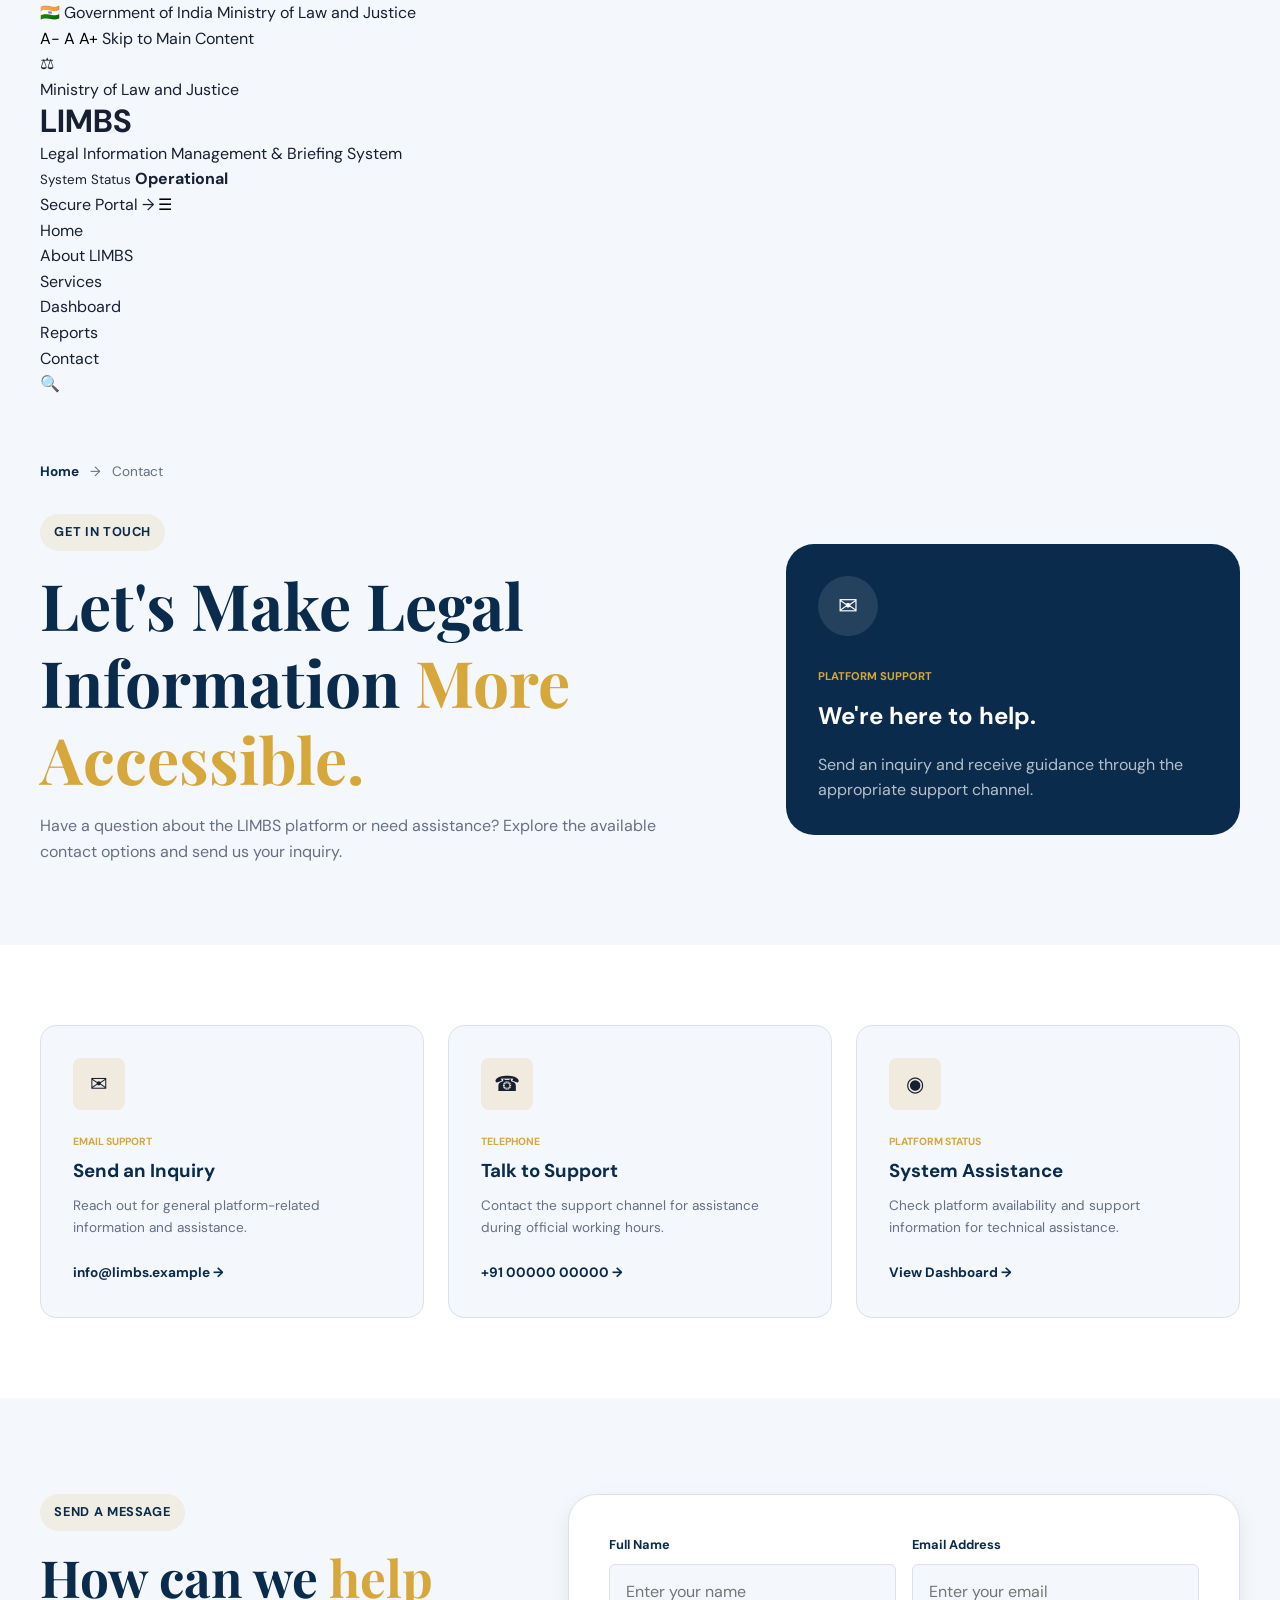
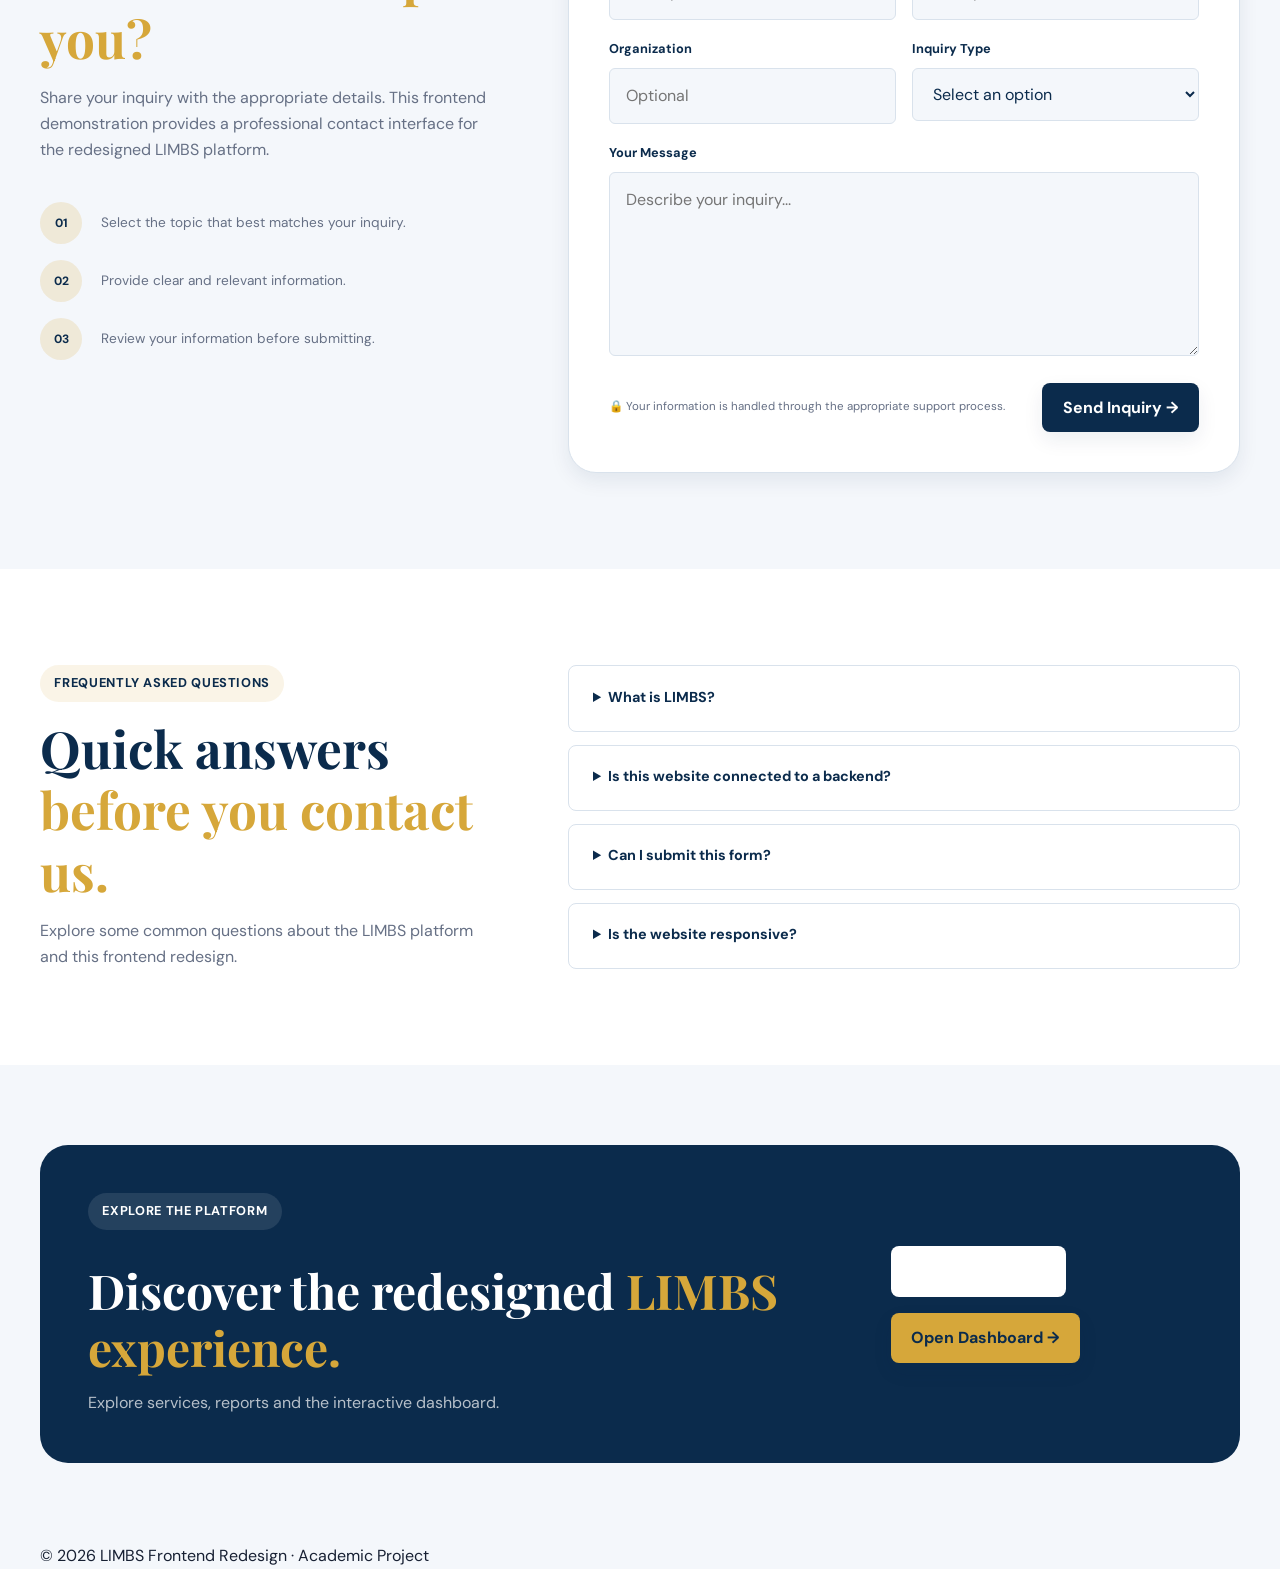
==== pages/contact.html @ 51166f04 "Add modern contact page and interactive form" ====
<!DOCTYPE html>
<html lang="en">

<head>
    <meta charset="UTF-8">
    <meta name="viewport" content="width=device-width, initial-scale=1.0">

    <title>Contact | LIMBS</title>

    <link rel="stylesheet" href="../css/reset.css">
    <link rel="stylesheet" href="../css/variables.css">
    <link rel="stylesheet" href="../css/main.css">
    <link rel="stylesheet" href="../css/layout.css">
    <link rel="stylesheet" href="../css/components.css">
    <link rel="stylesheet" href="../css/responsive.css">
</head>

<body>

    <!-- TOP GOVERNMENT BAR -->
    <div class="gov-bar">
        <div class="container gov-bar__content">

            <div class="gov-bar__left">
                <span>🇮🇳 Government of India</span>
                <span class="gov-divider"></span>
                <span>Ministry of Law and Justice</span>
            </div>

            <div class="gov-bar__tools">
                <button type="button">A-</button>
                <button type="button">A</button>
                <button type="button">A+</button>

                <span class="gov-divider"></span>
                <a href="#main-content">Skip to Main Content</a>
            </div>

        </div>
    </div>


    <!-- HEADER -->
    <header class="site-header">

        <div class="container header__content">

            <a href="../index.html" class="brand">

                <div class="brand__emblem">⚖</div>

                <div class="brand__text">

                    <span class="brand__ministry">
                        Ministry of Law and Justice
                    </span>

                    <h1>LIMBS</h1>

                    <p>
                        Legal Information Management & Briefing System
                    </p>

                </div>

            </a>


            <div class="header__actions">

                <div class="header-status">

                    <span class="status-dot"></span>

                    <div>
                        <small>System Status</small>
                        <strong>Operational</strong>
                    </div>

                </div>


                <a href="dashboard.html" class="header-login">
                    Secure Portal →
                </a>


                <button
                    class="menu-toggle"
                    id="menu-toggle"
                    type="button"
                    aria-label="Open navigation menu"
                    aria-expanded="false">

                    ☰

                </button>

            </div>

        </div>

    </header>


    <!-- NAVIGATION -->
    <nav class="main-nav" id="navigation">

        <div class="container nav__content">

            <ul class="nav__links">

                <li><a href="../index.html">Home</a></li>

                <li><a href="about.html">About LIMBS</a></li>

                <li><a href="services.html">Services</a></li>

                <li><a href="dashboard.html">Dashboard</a></li>

                <li><a href="reports.html">Reports</a></li>

                <li>
                    <a href="contact.html" class="active">
                        Contact
                    </a>
                </li>

            </ul>


            <div class="nav__search">
                <button type="button">🔍</button>
            </div>

        </div>

    </nav>


    <main id="main-content">

        <!-- CONTACT HERO -->
        <section class="contact-hero">

            <div class="container">

                <div class="breadcrumb">

                    <a href="../index.html">Home</a>

                    <span>→</span>

                    <span>Contact</span>

                </div>


                <div class="contact-hero-grid">

                    <div>

                        <span class="section-label">
                            Get in Touch
                        </span>

                        <h2>
                            Let's Make Legal Information
                            <span>More Accessible.</span>
                        </h2>

                        <p>
                            Have a question about the LIMBS platform or
                            need assistance? Explore the available contact
                            options and send us your inquiry.
                        </p>

                    </div>


                    <div class="contact-hero-card">

                        <div class="contact-hero-card-icon">
                            ✉
                        </div>

                        <span>PLATFORM SUPPORT</span>

                        <strong>
                            We're here to help.
                        </strong>

                        <p>
                            Send an inquiry and receive guidance through
                            the appropriate support channel.
                        </p>

                    </div>

                </div>

            </div>

        </section>


        <!-- CONTACT OPTIONS -->
        <section class="contact-options-section">

            <div class="container">

                <div class="contact-options-grid">


                    <article class="contact-option-card">

                        <div class="contact-option-icon">
                            ✉
                        </div>

                        <span>EMAIL SUPPORT</span>

                        <h3>Send an Inquiry</h3>

                        <p>
                            Reach out for general platform-related
                            information and assistance.
                        </p>

                        <a href="mailto:info@limbs.example">
                            info@limbs.example →
                        </a>

                    </article>


                    <article class="contact-option-card">

                        <div class="contact-option-icon">
                            ☎
                        </div>

                        <span>TELEPHONE</span>

                        <h3>Talk to Support</h3>

                        <p>
                            Contact the support channel for assistance
                            during official working hours.
                        </p>

                        <a href="tel:+910000000000">
                            +91 00000 00000 →
                        </a>

                    </article>


                    <article class="contact-option-card">

                        <div class="contact-option-icon">
                            ◉
                        </div>

                        <span>PLATFORM STATUS</span>

                        <h3>System Assistance</h3>

                        <p>
                            Check platform availability and support
                            information for technical assistance.
                        </p>

                        <a href="dashboard.html">
                            View Dashboard →
                        </a>

                    </article>

                </div>

            </div>

        </section>


        <!-- CONTACT FORM -->
        <section class="contact-form-section">

            <div class="container contact-form-grid">


                <!-- LEFT CONTENT -->
                <div class="contact-form-intro">

                    <span class="section-label">
                        Send a Message
                    </span>

                    <h2 class="section-title">
                        How can we
                        <span>help you?</span>
                    </h2>

                    <p>
                        Share your inquiry with the appropriate details.
                        This frontend demonstration provides a professional
                        contact interface for the redesigned LIMBS platform.
                    </p>


                    <div class="contact-guidelines">

                        <div class="guideline-item">

                            <div>01</div>

                            <p>
                                Select the topic that best matches your
                                inquiry.
                            </p>

                        </div>


                        <div class="guideline-item">

                            <div>02</div>

                            <p>
                                Provide clear and relevant information.
                            </p>

                        </div>


                        <div class="guideline-item">

                            <div>03</div>

                            <p>
                                Review your information before submitting.
                            </p>

                        </div>

                    </div>

                </div>


                <!-- FORM -->
                <div class="contact-form-card">

                    <form id="contact-form">

                        <div class="form-row">

                            <div class="form-group">

                                <label for="name">
                                    Full Name
                                </label>

                                <input
                                    type="text"
                                    id="name"
                                    name="name"
                                    placeholder="Enter your name"
                                    required>

                            </div>


                            <div class="form-group">

                                <label for="email">
                                    Email Address
                                </label>

                                <input
                                    type="email"
                                    id="email"
                                    name="email"
                                    placeholder="Enter your email"
                                    required>

                            </div>

                        </div>


                        <div class="form-row">

                            <div class="form-group">

                                <label for="organization">
                                    Organization
                                </label>

                                <input
                                    type="text"
                                    id="organization"
                                    name="organization"
                                    placeholder="Optional">

                            </div>


                            <div class="form-group">

                                <label for="subject">
                                    Inquiry Type
                                </label>

                                <select id="subject" name="subject">

                                    <option value="">
                                        Select an option
                                    </option>

                                    <option>
                                        General Inquiry
                                    </option>

                                    <option>
                                        Platform Support
                                    </option>

                                    <option>
                                        Legal Information
                                    </option>

                                    <option>
                                        Technical Assistance
                                    </option>

                                </select>

                            </div>

                        </div>


                        <div class="form-group">

                            <label for="message">
                                Your Message
                            </label>

                            <textarea
                                id="message"
                                name="message"
                                rows="6"
                                placeholder="Describe your inquiry..."
                                required></textarea>

                        </div>


                        <div class="form-footer">

                            <p>
                                <span>🔒</span>
                                Your information is handled through the
                                appropriate support process.
                            </p>

                            <button
                                type="submit"
                                class="btn btn--primary">

                                Send Inquiry →

                            </button>

                        </div>

                    </form>


                    <div
                        class="form-success"
                        id="form-success"
                        aria-live="polite">

                        ✓ Your inquiry interface has been submitted
                        successfully for this frontend demonstration.

                    </div>

                </div>

            </div>

        </section>


        <!-- FAQ -->
        <section class="faq-section">

            <div class="container faq-grid">

                <div class="faq-intro">

                    <span class="section-label">
                        Frequently Asked Questions
                    </span>

                    <h2 class="section-title">
                        Quick answers
                        <span>before you contact us.</span>
                    </h2>

                    <p>
                        Explore some common questions about the LIMBS
                        platform and this frontend redesign.
                    </p>

                </div>


                <div class="faq-list">


                    <details class="faq-item">

                        <summary>
                            What is LIMBS?
                        </summary>

                        <p>
                            LIMBS stands for Legal Information Management
                            and Briefing System. This project presents a
                            modern frontend redesign of the platform.
                        </p>

                    </details>


                    <details class="faq-item">

                        <summary>
                            Is this website connected to a backend?
                        </summary>

                        <p>
                            No. This version focuses on frontend design,
                            layout, responsiveness and user interaction.
                        </p>

                    </details>


                    <details class="faq-item">

                        <summary>
                            Can I submit this form?
                        </summary>

                        <p>
                            Yes. The form provides a frontend demonstration
                            message, but it does not currently send data to
                            a real server.
                        </p>

                    </details>


                    <details class="faq-item">

                        <summary>
                            Is the website responsive?
                        </summary>

                        <p>
                            Yes. The LIMBS redesign includes responsive
                            layouts for desktop, tablet and mobile screens.
                        </p>

                    </details>

                </div>

            </div>

        </section>


        <!-- FINAL CTA -->
        <section class="contact-cta-section">

            <div class="container">

                <div class="contact-cta-card">

                    <div>

                        <span class="section-label">
                            Explore the Platform
                        </span>

                        <h2>
                            Discover the redesigned
                            <span>LIMBS experience.</span>
                        </h2>

                        <p>
                            Explore services, reports and the interactive
                            dashboard.
                        </p>

                    </div>


                    <div class="contact-cta-actions">

                        <a
                            href="services.html"
                            class="btn btn--secondary">

                            Explore Services

                        </a>


                        <a
                            href="dashboard.html"
                            class="btn btn--primary">

                            Open Dashboard →

                        </a>

                    </div>

                </div>

            </div>

        </section>

    </main>


    <!-- FOOTER -->
    <footer class="site-footer">

        <div class="container">

            <p>
                © 2026 LIMBS Frontend Redesign · Academic Project
            </p>

        </div>

    </footer>


    <script src="../js/navigation.js"></script>
    <script src="../js/main.js"></script>
    <script src="../js/accessibility.js"></script>
    <script src="../js/animations.js"></script>

</body>

</html>
---- css/variables.css ----
:root {
    --primary: #0b2b4c;
    --primary-dark: #061a30;
    --primary-light: #164b78;

    --accent: #d6a73a;
    --accent-light: #f5dfaa;

    --success: #1f9d68;

    --white: #ffffff;
    --background: #f4f7fb;
    --surface: #ffffff;

    --text: #172033;
    --muted: #667085;
    --border: #d9e2ec;

    --container: 1200px;

    --radius-sm: 8px;
    --radius-md: 16px;
    --radius-lg: 28px;
    --radius-round: 999px;

    --shadow-sm: 0 8px 20px rgba(11, 43, 76, 0.08);
    --shadow-md: 0 15px 35px rgba(11, 43, 76, 0.12);
    --shadow-lg: 0 25px 60px rgba(11, 43, 76, 0.18);

    --transition: 0.3s ease;
}
---- css/main.css ----
@import url("https://fonts.googleapis.com/css2?family=DM+Sans:wght@400;500;600;700&family=Playfair+Display:wght@600;700&display=swap");

body {
    background: var(--background);
    color: var(--text);
    font-family: "DM Sans", Arial, sans-serif;
    line-height: 1.6;
}

h1,
h2,
h3,
h4 {
    line-height: 1.2;
}

.container {
    width: min(var(--container), calc(100% - 2rem));
    margin-inline: auto;
}

.section-label {
    display: inline-flex;
    align-items: center;
    margin-bottom: 1rem;
    padding: 0.5rem 0.9rem;
    background: rgba(214, 167, 58, 0.12);
    color: var(--primary);
    border-radius: var(--radius-round);
    font-size: 0.8rem;
    font-weight: 700;
    letter-spacing: 0.05em;
    text-transform: uppercase;
}

.section-title {
    color: var(--primary);
    font-family: "Playfair Display", serif;
    font-size: clamp(2rem, 4vw, 3.5rem);
}

.section-description {
    max-width: 650px;
    margin-top: 1rem;
    color: var(--muted);
    font-size: 1.05rem;
}

.btn {
    display: inline-flex;
    align-items: center;
    justify-content: center;
    gap: 0.5rem;
    min-height: 48px;
    padding: 0.75rem 1.3rem;
    border-radius: var(--radius-sm);
    font-weight: 700;
    transition: var(--transition);
}

.btn:hover {
    transform: translateY(-3px);
}

.btn--primary {
    background: var(--primary);
    color: var(--white);
    box-shadow: var(--shadow-sm);
}

.btn--primary:hover {
    background: var(--primary-light);
    box-shadow: var(--shadow-md);
}

.btn--secondary {
    background: var(--white);
    color: var(--primary);
    border: 1px solid var(--border);
}

.btn--secondary:hover {
    box-shadow: var(--shadow-sm);
}
---- css/layout.css ----
/* =========================
   PAGE HERO
========================= */

.page-hero {
    padding: 5rem 0;
    background:
        radial-gradient(
            circle at 90% 20%,
            rgba(214, 167, 58, 0.14),
            transparent 25%
        ),
        var(--background);
}

.breadcrumb {
    display: flex;
    align-items: center;
    gap: 0.7rem;
    margin-bottom: 2rem;
    color: var(--muted);
    font-size: 0.85rem;
}

.breadcrumb a {
    color: var(--primary);
    font-weight: 700;
}

.page-hero__content {
    max-width: 800px;
}

.page-hero__content h2 {
    color: var(--primary);
    font-family: "Playfair Display", serif;
    font-size: clamp(2.5rem, 5vw, 4.5rem);
}

.page-hero__content h2 span {
    color: var(--accent);
}

.page-hero__content p {
    max-width: 680px;
    margin-top: 1.5rem;
    color: var(--muted);
    font-size: 1.08rem;
}


/* =========================
   ABOUT INTRO
========================= */

.about-intro-section {
    padding: 6rem 0;
    background: var(--white);
}

.about-intro-grid {
    display: grid;
    grid-template-columns: 1fr 1fr;
    align-items: center;
    gap: 5rem;
}

.about-intro-content p {
    margin-top: 1.2rem;
    color: var(--muted);
}

.about-vision-card {
    position: relative;
    padding: 2.5rem;
    color: var(--white);
    background:
        linear-gradient(
            145deg,
            var(--primary-light),
            var(--primary-dark)
        );
    border-radius: var(--radius-lg);
    box-shadow: var(--shadow-lg);
    overflow: hidden;
}

.vision-card__number {
    position: absolute;
    top: 1.5rem;
    right: 2rem;
    color: rgba(255, 255, 255, 0.25);
    font-size: 3rem;
    font-weight: 700;
}

.vision-icon {
    width: 64px;
    height: 64px;
    display: grid;
    place-items: center;
    margin-bottom: 2rem;
    background: rgba(255, 255, 255, 0.12);
    border-radius: var(--radius-md);
    font-size: 1.8rem;
}

.about-vision-card h3 {
    font-size: 1.5rem;
}

.about-vision-card > p {
    margin-top: 1rem;
    color: rgba(255, 255, 255, 0.72);
}

.vision-line {
    height: 1px;
    margin: 2rem 0;
    background: rgba(255, 255, 255, 0.2);
}

.vision-mini-grid {
    display: grid;
    grid-template-columns: repeat(3, 1fr);
    gap: 1rem;
}

.vision-mini-grid div {
    display: flex;
    flex-direction: column;
}

.vision-mini-grid strong {
    font-size: 1rem;
}

.vision-mini-grid span {
    color: rgba(255, 255, 255, 0.55);
    font-size: 0.72rem;
}


/* =========================
   PRINCIPLES
========================= */

.principles-section {
    padding: 6rem 0;
    background: var(--background);
}

.principles-heading {
    max-width: 750px;
    margin-bottom: 3rem;
}

.principles-grid {
    display: grid;
    grid-template-columns: repeat(4, 1fr);
    gap: 1.25rem;
}

.principle-card {
    position: relative;
    min-height: 280px;
    padding: 2rem;
    background: var(--white);
    border: 1px solid var(--border);
    border-radius: var(--radius-md);
    transition: var(--transition);
}

.principle-card:hover {
    transform: translateY(-8px);
    box-shadow: var(--shadow-md);
}

.principle-number {
    position: absolute;
    top: 1.3rem;
    right: 1.5rem;
    color: var(--border);
    font-size: 0.8rem;
    font-weight: 700;
}

.principle-icon {
    width: 54px;
    height: 54px;
    display: grid;
    place-items: center;
    margin-bottom: 1.5rem;
    color: var(--primary);
    background: rgba(214, 167, 58, 0.15);
    border-radius: var(--radius-sm);
    font-size: 1.4rem;
}

.principle-card h3 {
    margin-bottom: 0.8rem;
    color: var(--primary);
}

.principle-card p {
    color: var(--muted);
    font-size: 0.9rem;
}


/* =========================
   PLATFORM FLOW
========================= */

.platform-flow-section {
    padding: 6rem 0;
    background: var(--white);
}

.platform-flow-card {
    padding: 3rem;
    background: var(--background);
    border: 1px solid var(--border);
    border-radius: var(--radius-lg);
}

.flow-content {
    max-width: 650px;
}

.flow-content h2 {
    color: var(--primary);
    font-family: "Playfair Display", serif;
    font-size: clamp(2rem, 4vw, 3.5rem);
}

.flow-content h2 span {
    color: var(--accent);
}

.flow-content p {
    margin-top: 1rem;
    color: var(--muted);
}

.flow-steps {
    display: flex;
    align-items: center;
    margin-top: 3rem;
}

.flow-step {
    flex: 1;
    display: flex;
    align-items: center;
    gap: 1rem;
}

.flow-step__circle {
    width: 46px;
    height: 46px;
    display: grid;
    place-items: center;
    flex-shrink: 0;
    color: var(--white);
    background: var(--primary);
    border-radius: 50%;
    font-weight: 700;
}

.flow-step strong {
    display: block;
    color: var(--primary);
}

.flow-step span {
    display: block;
    margin-top: 0.2rem;
    color: var(--muted);
    font-size: 0.78rem;
}

.flow-connector {
    width: 60px;
    height: 2px;
    margin: 0 1rem;
    background: var(--accent);
}


/* =========================
   ABOUT CTA
========================= */

.about-cta-section {
    padding: 5rem 0;
    background: var(--primary-dark);
}

.about-cta {
    display: flex;
    align-items: center;
    justify-content: space-between;
    gap: 2rem;
}

.about-cta .section-label {
    color: var(--white);
    background: rgba(255, 255, 255, 0.1);
}

.about-cta .section-title {
    color: var(--white);
}

.about-cta .btn--primary {
    color: var(--primary-dark);
    background: var(--accent);
}
/* =========================
   SERVICES PAGE HERO
========================= */

.services-page-hero {
    padding-bottom: 6rem;
}

.services-hero-grid {
    display: grid;
    grid-template-columns: 1fr 0.8fr;
    align-items: end;
    gap: 4rem;
}

.services-hero-stats {
    display: grid;
    grid-template-columns: repeat(2, 1fr);
    gap: 1rem;
}

.services-stat-card {
    min-height: 130px;
    padding: 1.5rem;
    display: flex;
    flex-direction: column;
    justify-content: space-between;
    background: var(--white);
    border: 1px solid var(--border);
    border-radius: var(--radius-md);
    box-shadow: var(--shadow-sm);
}

.services-stat-card strong {
    color: var(--primary);
    font-size: 2rem;
}

.services-stat-card span {
    color: var(--muted);
    font-size: 0.8rem;
}


/* =========================
   SERVICE EXPLORER
========================= */

.service-explorer-section {
    padding: 6rem 0;
    background: var(--white);
}

.service-explorer-heading {
    display: flex;
    align-items: end;
    justify-content: space-between;
    gap: 3rem;
    margin-bottom: 3rem;
}

.service-explorer-heading > div {
    max-width: 700px;
}

.service-explorer-heading > p {
    max-width: 350px;
    color: var(--muted);
}

.advanced-services-grid {
    display: grid;
    grid-template-columns: repeat(3, 1fr);
    gap: 1.25rem;
}

.advanced-service-card {
    min-height: 360px;
    padding: 2rem;
    display: flex;
    flex-direction: column;
    background: var(--background);
    border: 1px solid var(--border);
    border-radius: var(--radius-md);
    transition: var(--transition);
}

.advanced-service-card:hover {
    transform: translateY(-8px);
    background: var(--white);
    box-shadow: var(--shadow-md);
}

.service-card-large {
    grid-row: span 2;
    min-height: 100%;
    background: var(--primary);
}

.service-card-dark {
    background: var(--primary-dark);
}

.advanced-service-top {
    display: flex;
    align-items: flex-start;
    justify-content: space-between;
}

.advanced-service-number {
    color: var(--muted);
    font-size: 0.8rem;
    font-weight: 700;
}

.service-card-large .advanced-service-number,
.service-card-dark .advanced-service-number {
    color: rgba(255, 255, 255, 0.5);
}

.advanced-service-icon {
    width: 58px;
    height: 58px;
    display: grid;
    place-items: center;
    background: var(--white);
    border-radius: var(--radius-sm);
    font-size: 1.5rem;
}

.service-card-large .advanced-service-icon,
.service-card-dark .advanced-service-icon {
    background: rgba(255, 255, 255, 0.1);
}

.advanced-service-card h3 {
    margin-top: 2rem;
    color: var(--primary);
    font-size: 1.3rem;
}

.advanced-service-card p {
    margin-top: 0.8rem;
    color: var(--muted);
    font-size: 0.9rem;
}

.service-card-large h3,
.service-card-dark h3 {
    color: var(--white);
}

.service-card-large p,
.service-card-dark p {
    color: rgba(255, 255, 255, 0.7);
}

.service-features {
    display: grid;
    gap: 0.7rem;
    margin-top: 2rem;
}

.service-features li {
    color: rgba(255, 255, 255, 0.75);
    font-size: 0.85rem;
}

.service-features li::before {
    content: "✓";
    margin-right: 0.5rem;
    color: var(--accent);
}

.service-link {
    margin-top: auto;
    padding-top: 2rem;
    color: var(--primary);
    font-size: 0.85rem;
    font-weight: 700;
}

.service-card-large .service-link,
.service-card-dark .service-link {
    color: var(--accent-light);
}


/* =========================
   DIGITAL WORKFLOW
========================= */

.digital-workflow-section {
    padding: 6rem 0;
    background: var(--background);
}

.workflow-heading {
    max-width: 750px;
    margin-bottom: 3rem;
}

.workflow-steps {
    display: grid;
    grid-template-columns: 1fr auto 1fr auto 1fr auto 1fr;
    align-items: stretch;
}

.workflow-step {
    min-height: 260px;
    padding: 1.5rem;
    background: var(--white);
    border: 1px solid var(--border);
    border-radius: var(--radius-md);
}

.workflow-step-number {
    width: 42px;
    height: 42px;
    display: grid;
    place-items: center;
    margin-bottom: 2rem;
    color: var(--primary);
    background: rgba(214, 167, 58, 0.15);
    border-radius: 50%;
    font-size: 0.75rem;
    font-weight: 700;
}

.workflow-step-content > span {
    color: var(--accent);
    font-size: 0.7rem;
    font-weight: 700;
    letter-spacing: 0.08em;
}

.workflow-step h3 {
    margin-top: 0.5rem;
    color: var(--primary);
    font-size: 1rem;
}

.workflow-step p {
    margin-top: 0.8rem;
    color: var(--muted);
    font-size: 0.82rem;
}

.workflow-arrow {
    display: grid;
    place-items: center;
    width: 55px;
    color: var(--accent);
    font-size: 1.5rem;
}


/* =========================
   SERVICE ACCESS
========================= */

.service-access-section {
    padding: 6rem 0;
    background: var(--white);
}

.service-access-card {
    padding: 3rem;
    display: flex;
    align-items: center;
    justify-content: space-between;
    gap: 3rem;
    color: var(--white);
    background:
        radial-gradient(
            circle at 90% 10%,
            rgba(214, 167, 58, 0.2),
            transparent 30%
        ),
        var(--primary);
    border-radius: var(--radius-lg);
}

.service-access-content {
    max-width: 700px;
}

.service-access-content .section-label {
    color: var(--white);
    background: rgba(255, 255, 255, 0.1);
}

.service-access-content h2 {
    font-family: "Playfair Display", serif;
    font-size: clamp(2rem, 4vw, 3.2rem);
}

.service-access-content h2 span {
    color: var(--accent);
}

.service-access-content p {
    margin-top: 1rem;
    color: rgba(255, 255, 255, 0.7);
}

.service-access-actions {
    display: flex;
    flex-wrap: wrap;
    gap: 1rem;
}

.service-access-actions .btn--primary {
    color: var(--primary-dark);
    background: var(--accent);
}

.service-access-actions .btn--secondary {
    color: var(--white);
    background: transparent;
    border-color: rgba(255, 255, 255, 0.3);
}
/* =========================
   DASHBOARD HERO
========================= */

.dashboard-hero {
    padding: 4rem 0;
    background: var(--background);
}

.dashboard-welcome {
    display: flex;
    justify-content: space-between;
    align-items: end;
    gap: 3rem;
}

.dashboard-welcome h2 {
    color: var(--primary);
    font-family: "Playfair Display", serif;
    font-size: clamp(2.5rem, 5vw, 4rem);
}

.dashboard-welcome h2 span {
    color: var(--accent);
}

.dashboard-welcome p {
    max-width: 650px;
    margin-top: 1rem;
    color: var(--muted);
}

.dashboard-date {
    min-width: 230px;
    padding: 1.2rem;
    display: flex;
    flex-direction: column;
    gap: 0.5rem;
    background: var(--white);
    border: 1px solid var(--border);
    border-radius: var(--radius-md);
}

.dashboard-date small,
.card-label {
    color: var(--muted);
    font-size: 0.68rem;
    font-weight: 700;
    letter-spacing: 0.08em;
}

.dashboard-date strong {
    color: var(--primary);
    font-size: 0.85rem;
}

.dashboard-date-text {
    color: var(--muted);
    font-size: 0.72rem;
}


/* =========================
   KPI SECTION
========================= */

.dashboard-section {
    padding: 2rem 0 4rem;
    background: var(--background);
}

.kpi-grid {
    display: grid;
    grid-template-columns: repeat(4, 1fr);
    gap: 1.25rem;
}

.kpi-card {
    padding: 1.5rem;
    background: var(--white);
    border: 1px solid var(--border);
    border-radius: var(--radius-md);
    transition: var(--transition);
}

.kpi-card:hover {
    transform: translateY(-5px);
    box-shadow: var(--shadow-md);
}

.kpi-top {
    display: flex;
    align-items: center;
    justify-content: space-between;
}

.kpi-top > span {
    color: var(--muted);
    font-size: 0.7rem;
    font-weight: 700;
}

.kpi-icon {
    width: 42px;
    height: 42px;
    display: grid;
    place-items: center;
    background: rgba(214, 167, 58, 0.14);
    border-radius: 50%;
}

.kpi-number {
    display: block;
    margin: 1.5rem 0;
    color: var(--primary);
    font-size: 2rem;
}

.kpi-bottom {
    display: flex;
    flex-direction: column;
    gap: 0.3rem;
}

.kpi-bottom small {
    color: var(--muted);
    font-size: 0.7rem;
}

.positive-change {
    color: var(--success);
    font-size: 0.78rem;
    font-weight: 700;
}

.attention-change {
    color: var(--accent);
    font-size: 0.78rem;
    font-weight: 700;
}


/* =========================
   DASHBOARD ANALYTICS
========================= */

.dashboard-analytics-section {
    padding: 5rem 0;
    background: var(--white);
}

.dashboard-analytics-grid {
    display: grid;
    grid-template-columns: 1.5fr 0.8fr;
    gap: 1.5rem;
}

.analytics-card,
.data-card {
    padding: 1.8rem;
    background: var(--background);
    border: 1px solid var(--border);
    border-radius: var(--radius-md);
}

.analytics-card-header {
    display: flex;
    align-items: flex-start;
    justify-content: space-between;
    gap: 1rem;
}

.analytics-card-header h3 {
    margin-top: 0.4rem;
    color: var(--primary);
    font-size: 1.15rem;
}

.dashboard-select {
    padding: 0.6rem;
    color: var(--primary);
    background: var(--white);
    border: 1px solid var(--border);
    border-radius: 6px;
}

.chart-visual {
    display: grid;
    grid-template-columns: 35px 1fr;
    gap: 1rem;
    height: 300px;
    margin-top: 2rem;
}

.chart-y-axis {
    display: flex;
    flex-direction: column;
    justify-content: space-between;
    color: var(--muted);
    font-size: 0.68rem;
}

.chart-area {
    position: relative;
}

.chart-grid-lines {
    position: absolute;
    inset: 0;
    display: flex;
    flex-direction: column;
    justify-content: space-between;
}

.chart-grid-lines span {
    border-top: 1px dashed var(--border);
}

.bar-chart {
    position: relative;
    z-index: 1;
    height: 100%;
    display: flex;
    align-items: end;
    justify-content: space-around;
}

.bar-item {
    height: 100%;
    display: flex;
    flex-direction: column;
    justify-content: end;
    align-items: center;
    gap: 0.7rem;
    color: var(--muted);
    font-size: 0.7rem;
}

.bar {
    width: 26px;
    background: var(--primary);
    border-radius: 6px 6px 0 0;
    transition: var(--transition);
}

.bar:hover {
    background: var(--accent);
}

.bar-1 { height: 45%; }
.bar-2 { height: 65%; }
.bar-3 { height: 52%; }
.bar-4 { height: 78%; }
.bar-5 { height: 88%; }
.bar-6 { height: 58%; }
.bar-7 { height: 70%; }


/* STATUS CIRCLE */

.status-card {
    display: flex;
    flex-direction: column;
}

.status-circle {
    width: 180px;
    height: 180px;
    margin: 2rem auto;
    display: grid;
    place-items: center;
    border-radius: 50%;
    background:
        conic-gradient(
            var(--primary) 0deg 185deg,
            var(--accent) 185deg 277deg,
            var(--success) 277deg 360deg
        );
}

.status-circle-inner {
    width: 130px;
    height: 130px;
    display: grid;
    place-items: center;
    align-content: center;
    background: var(--background);
    border-radius: 50%;
}

.status-circle-inner strong {
    color: var(--primary);
    font-size: 1.6rem;
}

.status-circle-inner span {
    color: var(--muted);
    font-size: 0.7rem;
}

.status-list {
    display: grid;
    gap: 0.9rem;
    margin-top: auto;
}

.status-list-item {
    display: grid;
    grid-template-columns: 12px 1fr auto;
    align-items: center;
    gap: 0.6rem;
    color: var(--muted);
    font-size: 0.8rem;
}

.status-list-item strong {
    color: var(--primary);
}

.status-list-color {
    width: 9px;
    height: 9px;
    border-radius: 50%;
}

.status-blue { background: var(--primary); }
.status-gold { background: var(--accent); }
.status-green { background: var(--success); }


/* =========================
   DATA SECTION
========================= */

.dashboard-data-section {
    padding: 0 0 5rem;
    background: var(--white);
}

.dashboard-data-grid {
    display: grid;
    grid-template-columns: 1.5fr 0.8fr;
    gap: 1.5rem;
}

.data-card {
    background: var(--white);
}

.card-action {
    color: var(--primary);
    font-size: 0.8rem;
    font-weight: 700;
}

.case-table-wrapper {
    margin-top: 1.5rem;
    overflow-x: auto;
}

.case-table {
    width: 100%;
    border-collapse: collapse;
}

.case-table th {
    padding: 1rem;
    color: var(--muted);
    text-align: left;
    background: var(--background);
    font-size: 0.65rem;
}

.case-table td {
    padding: 1rem;
    border-bottom: 1px solid var(--border);
    color: var(--muted);
    font-size: 0.78rem;
}

.case-table td strong {
    color: var(--primary);
}

.table-status {
    padding: 0.3rem 0.6rem;
    border-radius: 20px;
    font-size: 0.68rem;
    font-weight: 700;
}

.active-status {
    color: var(--primary);
    background: rgba(15, 43, 77, 0.1);
}

.review-status {
    color: #8a6500;
    background: rgba(214, 167, 58, 0.15);
}

.completed-status {
    color: var(--success);
    background: rgba(31, 157, 104, 0.1);
}


/* ACTIVITY */

.activity-list {
    display: grid;
    gap: 1.5rem;
    margin-top: 1.5rem;
}

.activity-item {
    display: grid;
    grid-template-columns: 36px 1fr;
    gap: 0.8rem;
}

.activity-icon {
    width: 34px;
    height: 34px;
    display: grid;
    place-items: center;
    border-radius: 50%;
    font-size: 0.8rem;
    font-weight: 700;
}

.success-icon {
    color: var(--success);
    background: rgba(31, 157, 104, 0.1);
}

.info-icon {
    color: var(--primary);
    background: rgba(15, 43, 77, 0.1);
}

.alert-icon {
    color: #8a6500;
    background: rgba(214, 167, 58, 0.15);
}

.activity-item strong {
    color: var(--primary);
    font-size: 0.8rem;
}

.activity-item p {
    margin-top: 0.3rem;
    color: var(--muted);
    font-size: 0.72rem;
}

.activity-item span {
    display: block;
    margin-top: 0.4rem;
    color: var(--muted);
    font-size: 0.65rem;
}


/* =========================
   QUICK ACTIONS
========================= */

.quick-actions-section {
    padding: 5rem 0;
    background: var(--background);
}

.quick-actions-header {
    margin-bottom: 2rem;
}

.quick-actions-grid {
    display: grid;
    grid-template-columns: repeat(3, 1fr);
    gap: 1.25rem;
}

.quick-action-card {
    padding: 1.5rem;
    display: grid;
    grid-template-columns: 48px 1fr auto;
    align-items: center;
    gap: 1rem;
    background: var(--white);
    border: 1px solid var(--border);
    border-radius: var(--radius-md);
    transition: var(--transition);
}

.quick-action-card:hover {
    transform: translateY(-5px);
    box-shadow: var(--shadow-md);
}

.quick-action-icon {
    width: 48px;
    height: 48px;
    display: grid;
    place-items: center;
    background: rgba(214, 167, 58, 0.14);
    border-radius: var(--radius-sm);
}

.quick-action-card strong {
    display: block;
    color: var(--primary);
    font-size: 0.9rem;
}

.quick-action-card span {
    display: block;
    margin-top: 0.3rem;
    color: var(--muted);
    font-size: 0.72rem;
}

.quick-action-card b {
    color: var(--accent);
}
/* =========================
   REPORTS HERO
========================= */

.reports-hero {
    padding: 4rem 0 5rem;
    background: var(--background);
}

.reports-hero-grid {
    display: grid;
    grid-template-columns: 1.2fr 0.8fr;
    align-items: end;
    gap: 4rem;
}

.reports-hero h2 {
    max-width: 750px;
    color: var(--primary);
    font-family: "Playfair Display", serif;
    font-size: clamp(2.5rem, 5vw, 4.2rem);
}

.reports-hero h2 span {
    color: var(--accent);
}

.reports-hero p {
    max-width: 650px;
    margin-top: 1rem;
    color: var(--muted);
}

.reports-hero-summary {
    display: grid;
    gap: 0.8rem;
}

.report-summary-item {
    padding: 1.2rem;
    display: flex;
    align-items: center;
    justify-content: space-between;
    background: var(--white);
    border: 1px solid var(--border);
    border-radius: var(--radius-md);
}

.report-summary-item span {
    color: var(--muted);
    font-size: 0.68rem;
    font-weight: 700;
}

.report-summary-item strong {
    color: var(--primary);
    font-size: 1.4rem;
}


/* =========================
   REPORT FILTER
========================= */

.report-filter-section {
    padding: 0 0 3rem;
    background: var(--background);
}

.report-filter-card {
    padding: 1.5rem;
    display: flex;
    align-items: end;
    justify-content: space-between;
    gap: 2rem;
    background: var(--white);
    border: 1px solid var(--border);
    border-radius: var(--radius-md);
}

.filter-heading h3 {
    margin-top: 0.5rem;
    color: var(--primary);
    font-size: 1.2rem;
}

.filter-controls {
    display: flex;
    flex-wrap: wrap;
    gap: 0.8rem;
}

.filter-controls select {
    min-width: 180px;
    padding: 0.8rem;
    color: var(--primary);
    background: var(--background);
    border: 1px solid var(--border);
    border-radius: 6px;
}

.filter-button {
    padding: 0.8rem 1.2rem;
    color: var(--white);
    background: var(--primary);
    border-radius: 6px;
}


/* =========================
   FEATURED REPORT
========================= */

.featured-report-section {
    padding: 5rem 0;
    background: var(--white);
}

.featured-report-card {
    display: grid;
    grid-template-columns: 1.1fr 0.9fr;
    overflow: hidden;
    background: var(--primary);
    border-radius: var(--radius-lg);
}

.featured-report-content {
    padding: 4rem;
    color: var(--white);
}

.featured-report-content .section-label {
    color: var(--white);
    background: rgba(255, 255, 255, 0.1);
}

.featured-report-type {
    display: block;
    margin-top: 1.5rem;
    color: var(--accent);
    font-size: 0.7rem;
    font-weight: 700;
    letter-spacing: 0.1em;
}

.featured-report-content h2 {
    margin-top: 0.8rem;
    font-family: "Playfair Display", serif;
    font-size: clamp(2rem, 4vw, 3.5rem);
}

.featured-report-content h2 span {
    color: var(--accent);
}

.featured-report-content > p {
    max-width: 600px;
    margin-top: 1rem;
    color: rgba(255, 255, 255, 0.7);
}

.featured-report-meta {
    display: flex;
    flex-wrap: wrap;
    gap: 2rem;
    margin-top: 2rem;
}

.featured-report-meta small {
    display: block;
    color: rgba(255, 255, 255, 0.5);
    font-size: 0.65rem;
}

.featured-report-meta strong {
    display: block;
    margin-top: 0.4rem;
    color: var(--white);
    font-size: 0.8rem;
}

.featured-report-actions {
    display: flex;
    flex-wrap: wrap;
    gap: 1rem;
    margin-top: 2rem;
}

.featured-report-actions .btn--primary {
    color: var(--primary);
    background: var(--accent);
}

.featured-report-actions .btn--secondary {
    color: var(--white);
    border-color: rgba(255, 255, 255, 0.3);
}


/* REPORT VISUAL */

.featured-report-visual {
    padding: 3rem;
    display: flex;
    flex-direction: column;
    justify-content: center;
    background: rgba(0, 0, 0, 0.12);
}

.report-visual-top {
    display: flex;
    justify-content: space-between;
    color: rgba(255, 255, 255, 0.6);
    font-size: 0.7rem;
    font-weight: 700;
}

.mini-chart {
    height: 240px;
    margin-top: 2rem;
    padding: 1rem;
    display: flex;
    align-items: end;
    justify-content: space-around;
    gap: 0.8rem;
    border-bottom: 1px solid rgba(255, 255, 255, 0.2);
}

.mini-chart-bar {
    flex: 1;
    max-width: 45px;
    background: var(--accent);
    border-radius: 6px 6px 0 0;
}

.bar-a { height: 38%; }
.bar-b { height: 55%; }
.bar-c { height: 48%; }
.bar-d { height: 78%; }
.bar-e { height: 65%; }
.bar-f { height: 90%; }

.report-visual-line {
    height: 1px;
    margin: 2rem 0;
    background: rgba(255, 255, 255, 0.15);
}

.report-visual-stats {
    display: grid;
    grid-template-columns: 1fr 1fr;
    gap: 2rem;
}

.report-visual-stats strong {
    display: block;
    color: var(--accent);
    font-size: 1.6rem;
}

.report-visual-stats span {
    color: rgba(255, 255, 255, 0.55);
    font-size: 0.7rem;
}


/* =========================
   REPORT CATEGORIES
========================= */

.report-categories-section {
    padding: 5rem 0;
    background: var(--background);
}

.section-heading-row {
    display: flex;
    align-items: end;
    justify-content: space-between;
    gap: 3rem;
    margin-bottom: 2.5rem;
}

.section-heading-row > p {
    max-width: 350px;
    color: var(--muted);
}

.report-categories-grid {
    display: grid;
    grid-template-columns: repeat(4, 1fr);
    gap: 1.25rem;
}

.report-category-card {
    min-height: 330px;
    padding: 1.8rem;
    display: flex;
    flex-direction: column;
    background: var(--white);
    border: 1px solid var(--border);
    border-radius: var(--radius-md);
    transition: var(--transition);
}

.report-category-card:hover {
    transform: translateY(-7px);
    box-shadow: var(--shadow-md);
}

.report-category-top {
    display: flex;
    justify-content: space-between;
}

.report-category-top > span {
    color: var(--muted);
    font-size: 0.7rem;
    font-weight: 700;
}

.report-category-icon {
    width: 52px;
    height: 52px;
    display: grid;
    place-items: center;
    background: rgba(214, 167, 58, 0.15);
    border-radius: var(--radius-sm);
    font-size: 1.3rem;
}

.report-category-card h3 {
    margin-top: 2rem;
    color: var(--primary);
}

.report-category-card p {
    margin-top: 0.8rem;
    color: var(--muted);
    font-size: 0.85rem;
}

.report-category-link {
    margin-top: auto;
    padding-top: 2rem;
    color: var(--primary);
    font-size: 0.8rem;
    font-weight: 700;
}

.report-category-highlight {
    color: var(--white);
    background: var(--primary);
}

.report-category-highlight h3 {
    color: var(--white);
}

.report-category-highlight p {
    color: rgba(255, 255, 255, 0.65);
}

.report-category-highlight .report-category-top > span {
    color: rgba(255, 255, 255, 0.5);
}

.report-category-highlight .report-category-link {
    color: var(--accent);
}


/* =========================
   RECENT REPORTS
========================= */

.recent-reports-section {
    padding: 5rem 0;
    background: var(--white);
}

.view-all-reports {
    color: var(--primary);
    font-size: 0.85rem;
    font-weight: 700;
}

.recent-reports-list {
    display: grid;
    gap: 1rem;
}

.recent-report-item {
    padding: 1.4rem;
    display: grid;
    grid-template-columns: 55px 1fr 120px auto;
    align-items: center;
    gap: 1.5rem;
    background: var(--background);
    border: 1px solid var(--border);
    border-radius: var(--radius-md);
    transition: var(--transition);
}

.recent-report-item:hover {
    background: var(--white);
    box-shadow: var(--shadow-sm);
}

.recent-report-icon {
    width: 52px;
    height: 52px;
    display: grid;
    place-items: center;
    background: var(--white);
    border-radius: var(--radius-sm);
}

.recent-report-main > span {
    color: var(--accent);
    font-size: 0.65rem;
    font-weight: 700;
}

.recent-report-main h3 {
    margin-top: 0.4rem;
    color: var(--primary);
    font-size: 1rem;
}

.recent-report-main p {
    margin-top: 0.4rem;
    color: var(--muted);
    font-size: 0.78rem;
}

.recent-report-date {
    display: flex;
    flex-direction: column;
    gap: 0.4rem;
}

.recent-report-date small {
    color: var(--muted);
    font-size: 0.65rem;
}

.recent-report-date strong {
    color: var(--primary);
    font-size: 0.78rem;
}

.recent-report-action {
    padding: 0.6rem 0.9rem;
    color: var(--primary);
    background: var(--white);
    border: 1px solid var(--border);
    border-radius: 6px;
    font-size: 0.75rem;
}


/* =========================
   REPORT CTA
========================= */

.report-cta-section {
    padding: 5rem 0;
    background: var(--background);
}

.report-cta-card {
    padding: 3rem;
    display: flex;
    align-items: center;
    justify-content: space-between;
    gap: 3rem;
    color: var(--white);
    background: var(--primary);
    border-radius: var(--radius-lg);
}

.report-cta-card .section-label {
    color: var(--white);
    background: rgba(255, 255, 255, 0.1);
}

.report-cta-card h2 {
    margin-top: 1rem;
    font-family: "Playfair Display", serif;
    font-size: clamp(2rem, 4vw, 3rem);
}

.report-cta-card h2 span {
    color: var(--accent);
}

.report-cta-card p {
    margin-top: 0.8rem;
    color: rgba(255, 255, 255, 0.7);
}

.report-cta-card .btn {
    color: var(--primary);
    background: var(--accent);
    white-space: nowrap;
}
/* =========================
   CONTACT HERO
========================= */

.contact-hero {
    padding: 4rem 0 5rem;
    background: var(--background);
}

.contact-hero-grid {
    display: grid;
    grid-template-columns: 1.2fr 0.8fr;
    align-items: center;
    gap: 4rem;
}

.contact-hero h2 {
    max-width: 750px;
    color: var(--primary);
    font-family: "Playfair Display", serif;
    font-size: clamp(2.5rem, 5vw, 4.2rem);
}

.contact-hero h2 span,
.section-title span {
    color: var(--accent);
}

.contact-hero p {
    max-width: 650px;
    margin-top: 1rem;
    color: var(--muted);
}

.contact-hero-card {
    padding: 2rem;
    background: var(--primary);
    color: var(--white);
    border-radius: var(--radius-lg);
}

.contact-hero-card-icon {
    width: 60px;
    height: 60px;
    display: grid;
    place-items: center;
    background: rgba(255, 255, 255, 0.1);
    border-radius: 50%;
    font-size: 1.5rem;
}

.contact-hero-card > span {
    display: block;
    margin-top: 2rem;
    color: var(--accent);
    font-size: 0.7rem;
    font-weight: 700;
}

.contact-hero-card strong {
    display: block;
    margin-top: 0.7rem;
    font-size: 1.5rem;
}

.contact-hero-card p {
    color: rgba(255, 255, 255, 0.7);
}


/* =========================
   CONTACT OPTIONS
========================= */

.contact-options-section {
    padding: 5rem 0;
    background: var(--white);
}

.contact-options-grid {
    display: grid;
    grid-template-columns: repeat(3, 1fr);
    gap: 1.5rem;
}

.contact-option-card {
    padding: 2rem;
    background: var(--background);
    border: 1px solid var(--border);
    border-radius: var(--radius-md);
    transition: var(--transition);
}

.contact-option-card:hover {
    transform: translateY(-6px);
    background: var(--white);
    box-shadow: var(--shadow-md);
}

.contact-option-icon {
    width: 52px;
    height: 52px;
    display: grid;
    place-items: center;
    background: rgba(214, 167, 58, 0.15);
    border-radius: var(--radius-sm);
    font-size: 1.3rem;
}

.contact-option-card > span {
    display: block;
    margin-top: 1.5rem;
    color: var(--accent);
    font-size: 0.65rem;
    font-weight: 700;
}

.contact-option-card h3 {
    margin-top: 0.6rem;
    color: var(--primary);
}

.contact-option-card p {
    margin-top: 0.8rem;
    color: var(--muted);
    font-size: 0.85rem;
}

.contact-option-card a {
    display: inline-block;
    margin-top: 1.5rem;
    color: var(--primary);
    font-size: 0.85rem;
    font-weight: 700;
}


/* =========================
   CONTACT FORM
========================= */

.contact-form-section {
    padding: 6rem 0;
    background: var(--background);
}

.contact-form-grid {
    display: grid;
    grid-template-columns: 0.8fr 1.2fr;
    gap: 5rem;
}

.contact-form-intro p {
    max-width: 450px;
    margin-top: 1rem;
    color: var(--muted);
}

.contact-guidelines {
    display: grid;
    gap: 1rem;
    margin-top: 2.5rem;
}

.guideline-item {
    display: grid;
    grid-template-columns: 45px 1fr;
    align-items: center;
    gap: 1rem;
}

.guideline-item > div {
    width: 42px;
    height: 42px;
    display: grid;
    place-items: center;
    color: var(--primary);
    background: rgba(214, 167, 58, 0.18);
    border-radius: 50%;
    font-size: 0.75rem;
    font-weight: 700;
}

.guideline-item p {
    margin: 0;
    font-size: 0.85rem;
}

.contact-form-card {
    padding: 2.5rem;
    background: var(--white);
    border: 1px solid var(--border);
    border-radius: var(--radius-lg);
    box-shadow: var(--shadow-sm);
}

.form-row {
    display: grid;
    grid-template-columns: 1fr 1fr;
    gap: 1rem;
}

.form-group {
    margin-bottom: 1.2rem;
}

.form-group label {
    display: block;
    margin-bottom: 0.5rem;
    color: var(--primary);
    font-size: 0.8rem;
    font-weight: 700;
}

.form-group input,
.form-group select,
.form-group textarea {
    width: 100%;
    padding: 0.9rem 1rem;
    color: var(--primary);
    background: var(--background);
    border: 1px solid var(--border);
    border-radius: 6px;
    outline: none;
}

.form-group textarea {
    resize: vertical;
}

.form-group input:focus,
.form-group select:focus,
.form-group textarea:focus {
    border-color: var(--accent);
}

.form-footer {
    display: flex;
    align-items: center;
    justify-content: space-between;
    gap: 1.5rem;
}

.form-footer p {
    color: var(--muted);
    font-size: 0.72rem;
}

.form-success {
    display: none;
    margin-top: 1.5rem;
    padding: 1rem;
    color: var(--success);
    background: rgba(31, 157, 104, 0.1);
    border-radius: 6px;
    font-size: 0.85rem;
}


/* =========================
   FAQ
========================= */

.faq-section {
    padding: 6rem 0;
    background: var(--white);
}

.faq-grid {
    display: grid;
    grid-template-columns: 0.8fr 1.2fr;
    gap: 5rem;
}

.faq-intro p {
    max-width: 450px;
    margin-top: 1rem;
    color: var(--muted);
}

.faq-list {
    display: grid;
    gap: 0.8rem;
}

.faq-item {
    padding: 1.2rem 1.5rem;
    border: 1px solid var(--border);
    border-radius: var(--radius-sm);
}

.faq-item summary {
    cursor: pointer;
    color: var(--primary);
    font-size: 0.9rem;
    font-weight: 700;
}

.faq-item p {
    margin-top: 1rem;
    color: var(--muted);
    font-size: 0.85rem;
}


/* =========================
   CONTACT CTA
========================= */

.contact-cta-section {
    padding: 5rem 0;
    background: var(--background);
}

.contact-cta-card {
    padding: 3rem;
    display: flex;
    align-items: center;
    justify-content: space-between;
    gap: 3rem;
    background: var(--primary);
    color: var(--white);
    border-radius: var(--radius-lg);
}

.contact-cta-card .section-label {
    color: var(--white);
    background: rgba(255, 255, 255, 0.1);
}

.contact-cta-card h2 {
    margin-top: 1rem;
    font-family: "Playfair Display", serif;
    font-size: clamp(2rem, 4vw, 3rem);
}

.contact-cta-card h2 span {
    color: var(--accent);
}

.contact-cta-card p {
    margin-top: 0.8rem;
    color: rgba(255, 255, 255, 0.7);
}

.contact-cta-actions {
    display: flex;
    flex-wrap: wrap;
    gap: 1rem;
}

.contact-cta-actions .btn--primary {
    color: var(--primary);
    background: var(--accent);
}

.contact-cta-actions .btn--secondary {
    color: var(--white);
    border-color: rgba(255, 255, 255, 0.4);
}
---- css/components.css ----
/* Reusable components will be added here as the project grows. */
---- css/responsive.css ----
@media (max-width: 1000px) {

    .about-intro-grid {
        grid-template-columns: 1fr;
        gap: 3rem;
    }

    .principles-grid {
        grid-template-columns: repeat(2, 1fr);
    }

    .flow-steps {
        flex-direction: column;
        align-items: stretch;
        gap: 1.5rem;
    }

    .flow-connector {
        width: 2px;
        height: 35px;
        margin: 0 22px;
    }
}


@media (max-width: 700px) {

    .page-hero {
        padding: 4rem 0;
    }

    .principles-grid {
        grid-template-columns: 1fr;
    }

    .platform-flow-card {
        padding: 1.5rem;
    }

    .about-vision-card {
        padding: 1.8rem;
    }

    .vision-mini-grid {
        grid-template-columns: 1fr;
    }

    .about-cta {
        flex-direction: column;
        align-items: flex-start;
    }
}
@media (max-width: 1100px) {

    .services-hero-grid {
        grid-template-columns: 1fr;
    }

    .advanced-services-grid {
        grid-template-columns: repeat(2, 1fr);
    }

    .service-card-large {
        grid-row: auto;
        min-height: 360px;
    }

    .workflow-steps {
        grid-template-columns: 1fr 1fr;
        gap: 1rem;
    }

    .workflow-arrow {
        display: none;
    }
}


@media (max-width: 700px) {

    .services-hero-stats {
        grid-template-columns: 1fr 1fr;
    }

    .service-explorer-heading {
        flex-direction: column;
        align-items: flex-start;
        gap: 1rem;
    }

    .advanced-services-grid {
        grid-template-columns: 1fr;
    }

    .workflow-steps {
        grid-template-columns: 1fr;
    }

    .service-access-card {
        padding: 2rem;
        flex-direction: column;
        align-items: flex-start;
    }

    .service-access-actions {
        width: 100%;
        flex-direction: column;
    }

    .service-access-actions .btn {
        width: 100%;
    }
}


@media (max-width: 480px) {

    .services-hero-stats {
        grid-template-columns: 1fr;
    }

    .services-stat-card {
        min-height: 100px;
    }
}
/* DASHBOARD RESPONSIVE */

@media (max-width: 1100px) {

    .dashboard-welcome {
        align-items: flex-start;
        flex-direction: column;
    }

    .kpi-grid {
        grid-template-columns: repeat(2, 1fr);
    }

    .dashboard-analytics-grid,
    .dashboard-data-grid {
        grid-template-columns: 1fr;
    }

    .quick-actions-grid {
        grid-template-columns: 1fr;
    }
}


@media (max-width: 700px) {

    .dashboard-hero {
        padding: 3rem 0;
    }

    .kpi-grid {
        grid-template-columns: 1fr;
    }

    .analytics-card,
    .data-card {
        padding: 1.2rem;
    }

    .chart-visual {
        height: 240px;
    }

    .bar {
        width: 18px;
    }

    .case-table {
        min-width: 600px;
    }

    .dashboard-date {
        width: 100%;
    }
}
/* =========================
   REPORTS RESPONSIVE
========================= */

@media (max-width: 1100px) {

    .reports-hero-grid {
        grid-template-columns: 1fr;
    }

    .featured-report-card {
        grid-template-columns: 1fr;
    }

    .report-categories-grid {
        grid-template-columns: repeat(2, 1fr);
    }

    .report-filter-card {
        align-items: flex-start;
        flex-direction: column;
    }

    .recent-report-item {
        grid-template-columns: 55px 1fr auto;
    }

    .recent-report-date {
        display: none;
    }
}


@media (max-width: 700px) {

    .reports-hero {
        padding: 3rem 0;
    }

    .filter-controls {
        width: 100%;
        flex-direction: column;
    }

    .filter-controls select,
    .filter-button {
        width: 100%;
    }

    .featured-report-content,
    .featured-report-visual {
        padding: 2rem;
    }

    .section-heading-row {
        align-items: flex-start;
        flex-direction: column;
        gap: 1rem;
    }

    .report-categories-grid {
        grid-template-columns: 1fr;
    }

    .recent-report-item {
        grid-template-columns: 50px 1fr;
        gap: 1rem;
    }

    .recent-report-action {
        grid-column: 2;
        width: max-content;
    }

    .report-cta-card {
        padding: 2rem;
        align-items: flex-start;
        flex-direction: column;
    }
}
/* =========================
   CONTACT RESPONSIVE
========================= */

@media (max-width: 1100px) {

    .contact-hero-grid,
    .contact-form-grid,
    .faq-grid {
        grid-template-columns: 1fr;
    }

    .contact-options-grid {
        grid-template-columns: repeat(2, 1fr);
    }

    .contact-form-grid,
    .faq-grid {
        gap: 3rem;
    }
}


@media (max-width: 700px) {

    .contact-hero {
        padding: 3rem 0;
    }

    .contact-options-grid {
        grid-template-columns: 1fr;
    }

    .contact-form-section,
    .faq-section {
        padding: 4rem 0;
    }

    .contact-form-card {
        padding: 1.5rem;
    }

    .form-row {
        grid-template-columns: 1fr;
    }

    .form-footer {
        align-items: flex-start;
        flex-direction: column;
    }

    .form-footer .btn {
        width: 100%;
    }

    .contact-cta-card {
        padding: 2rem;
        align-items: flex-start;
        flex-direction: column;
    }
}
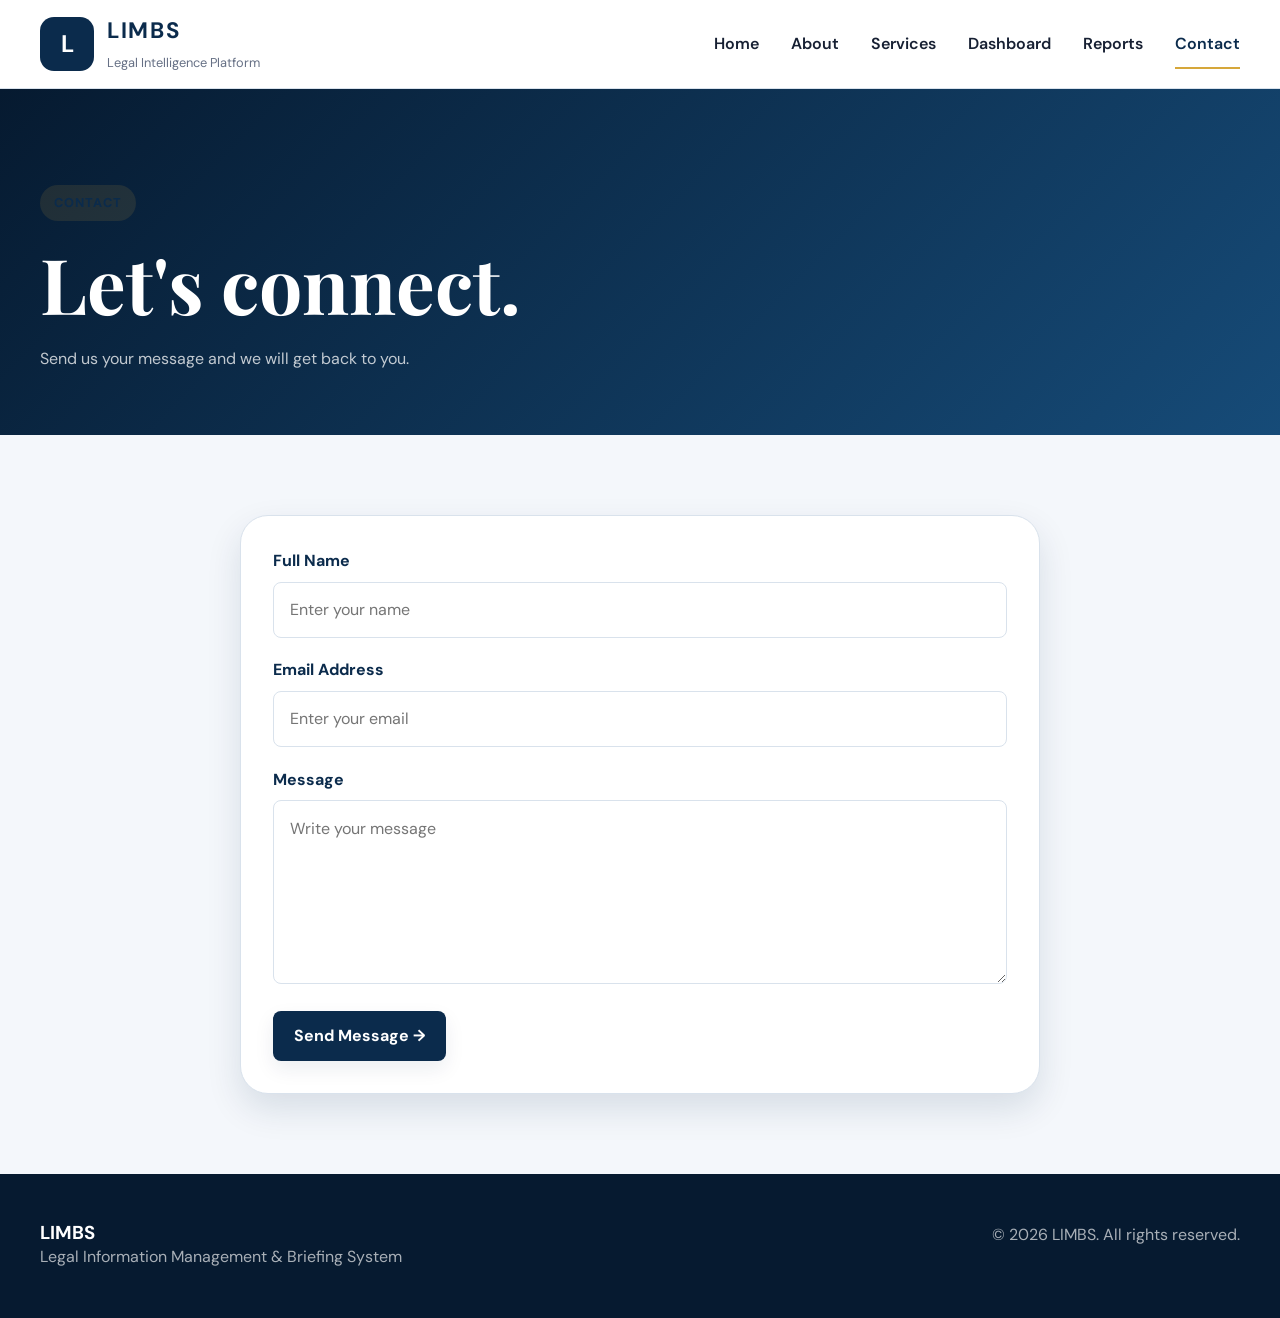
==== commit 57f40159: "Fix all LIMBS pages and stylesheet paths" ====
--- a/pages/contact.html
+++ b/pages/contact.html
@@ -7,661 +7,107 @@
 
     <title>Contact | LIMBS</title>
 
-    <link rel="stylesheet" href="../css/reset.css">
-    <link rel="stylesheet" href="../css/variables.css">
-    <link rel="stylesheet" href="../css/main.css">
-    <link rel="stylesheet" href="../css/layout.css">
-    <link rel="stylesheet" href="../css/components.css">
-    <link rel="stylesheet" href="../css/responsive.css">
+    <link rel="stylesheet" href="/css/reset.css">
+    <link rel="stylesheet" href="/css/variables.css">
+    <link rel="stylesheet" href="/css/main.css">
+    <link rel="stylesheet" href="/css/layout.css">
+    <link rel="stylesheet" href="/css/components.css">
+    <link rel="stylesheet" href="/css/responsive.css">
 </head>
 
 <body>
 
-    <!-- TOP GOVERNMENT BAR -->
-    <div class="gov-bar">
-        <div class="container gov-bar__content">
+    <header class="site-header">
+        <div class="container navbar">
 
-            <div class="gov-bar__left">
-                <span>🇮🇳 Government of India</span>
-                <span class="gov-divider"></span>
-                <span>Ministry of Law and Justice</span>
-            </div>
+            <a href="/index.html" class="logo">
+                <div class="logo-icon">L</div>
 
-            <div class="gov-bar__tools">
-                <button type="button">A-</button>
-                <button type="button">A</button>
-                <button type="button">A+</button>
+                <div class="logo-text">
+                    <strong>LIMBS</strong>
+                    <span>Legal Intelligence Platform</span>
+                </div>
+            </a>
 
-                <span class="gov-divider"></span>
-                <a href="#main-content">Skip to Main Content</a>
-            </div>
+            <nav class="nav-links">
+                <a href="/index.html">Home</a>
+                <a href="/pages/about.html">About</a>
+                <a href="/pages/services.html">Services</a>
+                <a href="/pages/dashboard.html">Dashboard</a>
+                <a href="/pages/reports.html">Reports</a>
+                <a class="active" href="/pages/contact.html">Contact</a>
+            </nav>
 
         </div>
-    </div>
+    </header>
 
+    <main>
 
-    <!-- HEADER -->
-    <header class="site-header">
+        <section class="page-hero">
+            <div class="container">
+                <span class="section-label">Contact</span>
 
-        <div class="container header__content">
+                <h1>Let's connect.</h1>
 
-            <a href="../index.html" class="brand">
+                <p>
+                    Send us your message and we will get back to you.
+                </p>
+            </div>
+        </section>
 
-                <div class="brand__emblem">⚖</div>
+        <section class="page-section">
+            <div class="container">
 
-                <div class="brand__text">
+                <form class="form-card">
 
-                    <span class="brand__ministry">
-                        Ministry of Law and Justice
-                    </span>
-
-                    <h1>LIMBS</h1>
-
-                    <p>
-                        Legal Information Management & Briefing System
-                    </p>
-
-                </div>
-
-            </a>
-
-
-            <div class="header__actions">
-
-                <div class="header-status">
-
-                    <span class="status-dot"></span>
-
-                    <div>
-                        <small>System Status</small>
-                        <strong>Operational</strong>
+                    <div class="form-group">
+                        <label for="name">Full Name</label>
+                        <input
+                            type="text"
+                            id="name"
+                            placeholder="Enter your name"
+                        >
                     </div>
 
-                </div>
+                    <div class="form-group">
+                        <label for="email">Email Address</label>
+                        <input
+                            type="email"
+                            id="email"
+                            placeholder="Enter your email"
+                        >
+                    </div>
 
+                    <div class="form-group">
+                        <label for="message">Message</label>
+                        <textarea
+                            id="message"
+                            rows="6"
+                            placeholder="Write your message"
+                        ></textarea>
+                    </div>
 
-                <a href="dashboard.html" class="header-login">
-                    Secure Portal →
-                </a>
+                    <button type="submit" class="btn btn--primary">
+                        Send Message →
+                    </button>
 
-
-                <button
-                    class="menu-toggle"
-                    id="menu-toggle"
-                    type="button"
-                    aria-label="Open navigation menu"
-                    aria-expanded="false">
-
-                    ☰
-
-                </button>
+                </form>
 
             </div>
-
-        </div>
-
-    </header>
-
-
-    <!-- NAVIGATION -->
-    <nav class="main-nav" id="navigation">
-
-        <div class="container nav__content">
-
-            <ul class="nav__links">
-
-                <li><a href="../index.html">Home</a></li>
-
-                <li><a href="about.html">About LIMBS</a></li>
-
-                <li><a href="services.html">Services</a></li>
-
-                <li><a href="dashboard.html">Dashboard</a></li>
-
-                <li><a href="reports.html">Reports</a></li>
-
-                <li>
-                    <a href="contact.html" class="active">
-                        Contact
-                    </a>
-                </li>
-
-            </ul>
-
-
-            <div class="nav__search">
-                <button type="button">🔍</button>
-            </div>
-
-        </div>
-
-    </nav>
-
-
-    <main id="main-content">
-
-        <!-- CONTACT HERO -->
-        <section class="contact-hero">
-
-            <div class="container">
-
-                <div class="breadcrumb">
-
-                    <a href="../index.html">Home</a>
-
-                    <span>→</span>
-
-                    <span>Contact</span>
-
-                </div>
-
-
-                <div class="contact-hero-grid">
-
-                    <div>
-
-                        <span class="section-label">
-                            Get in Touch
-                        </span>
-
-                        <h2>
-                            Let's Make Legal Information
-                            <span>More Accessible.</span>
-                        </h2>
-
-                        <p>
-                            Have a question about the LIMBS platform or
-                            need assistance? Explore the available contact
-                            options and send us your inquiry.
-                        </p>
-
-                    </div>
-
-
-                    <div class="contact-hero-card">
-
-                        <div class="contact-hero-card-icon">
-                            ✉
-                        </div>
-
-                        <span>PLATFORM SUPPORT</span>
-
-                        <strong>
-                            We're here to help.
-                        </strong>
-
-                        <p>
-                            Send an inquiry and receive guidance through
-                            the appropriate support channel.
-                        </p>
-
-                    </div>
-
-                </div>
-
-            </div>
-
-        </section>
-
-
-        <!-- CONTACT OPTIONS -->
-        <section class="contact-options-section">
-
-            <div class="container">
-
-                <div class="contact-options-grid">
-
-
-                    <article class="contact-option-card">
-
-                        <div class="contact-option-icon">
-                            ✉
-                        </div>
-
-                        <span>EMAIL SUPPORT</span>
-
-                        <h3>Send an Inquiry</h3>
-
-                        <p>
-                            Reach out for general platform-related
-                            information and assistance.
-                        </p>
-
-                        <a href="mailto:info@limbs.example">
-                            info@limbs.example →
-                        </a>
-
-                    </article>
-
-
-                    <article class="contact-option-card">
-
-                        <div class="contact-option-icon">
-                            ☎
-                        </div>
-
-                        <span>TELEPHONE</span>
-
-                        <h3>Talk to Support</h3>
-
-                        <p>
-                            Contact the support channel for assistance
-                            during official working hours.
-                        </p>
-
-                        <a href="tel:+910000000000">
-                            +91 00000 00000 →
-                        </a>
-
-                    </article>
-
-
-                    <article class="contact-option-card">
-
-                        <div class="contact-option-icon">
-                            ◉
-                        </div>
-
-                        <span>PLATFORM STATUS</span>
-
-                        <h3>System Assistance</h3>
-
-                        <p>
-                            Check platform availability and support
-                            information for technical assistance.
-                        </p>
-
-                        <a href="dashboard.html">
-                            View Dashboard →
-                        </a>
-
-                    </article>
-
-                </div>
-
-            </div>
-
-        </section>
-
-
-        <!-- CONTACT FORM -->
-        <section class="contact-form-section">
-
-            <div class="container contact-form-grid">
-
-
-                <!-- LEFT CONTENT -->
-                <div class="contact-form-intro">
-
-                    <span class="section-label">
-                        Send a Message
-                    </span>
-
-                    <h2 class="section-title">
-                        How can we
-                        <span>help you?</span>
-                    </h2>
-
-                    <p>
-                        Share your inquiry with the appropriate details.
-                        This frontend demonstration provides a professional
-                        contact interface for the redesigned LIMBS platform.
-                    </p>
-
-
-                    <div class="contact-guidelines">
-
-                        <div class="guideline-item">
-
-                            <div>01</div>
-
-                            <p>
-                                Select the topic that best matches your
-                                inquiry.
-                            </p>
-
-                        </div>
-
-
-                        <div class="guideline-item">
-
-                            <div>02</div>
-
-                            <p>
-                                Provide clear and relevant information.
-                            </p>
-
-                        </div>
-
-
-                        <div class="guideline-item">
-
-                            <div>03</div>
-
-                            <p>
-                                Review your information before submitting.
-                            </p>
-
-                        </div>
-
-                    </div>
-
-                </div>
-
-
-                <!-- FORM -->
-                <div class="contact-form-card">
-
-                    <form id="contact-form">
-
-                        <div class="form-row">
-
-                            <div class="form-group">
-
-                                <label for="name">
-                                    Full Name
-                                </label>
-
-                                <input
-                                    type="text"
-                                    id="name"
-                                    name="name"
-                                    placeholder="Enter your name"
-                                    required>
-
-                            </div>
-
-
-                            <div class="form-group">
-
-                                <label for="email">
-                                    Email Address
-                                </label>
-
-                                <input
-                                    type="email"
-                                    id="email"
-                                    name="email"
-                                    placeholder="Enter your email"
-                                    required>
-
-                            </div>
-
-                        </div>
-
-
-                        <div class="form-row">
-
-                            <div class="form-group">
-
-                                <label for="organization">
-                                    Organization
-                                </label>
-
-                                <input
-                                    type="text"
-                                    id="organization"
-                                    name="organization"
-                                    placeholder="Optional">
-
-                            </div>
-
-
-                            <div class="form-group">
-
-                                <label for="subject">
-                                    Inquiry Type
-                                </label>
-
-                                <select id="subject" name="subject">
-
-                                    <option value="">
-                                        Select an option
-                                    </option>
-
-                                    <option>
-                                        General Inquiry
-                                    </option>
-
-                                    <option>
-                                        Platform Support
-                                    </option>
-
-                                    <option>
-                                        Legal Information
-                                    </option>
-
-                                    <option>
-                                        Technical Assistance
-                                    </option>
-
-                                </select>
-
-                            </div>
-
-                        </div>
-
-
-                        <div class="form-group">
-
-                            <label for="message">
-                                Your Message
-                            </label>
-
-                            <textarea
-                                id="message"
-                                name="message"
-                                rows="6"
-                                placeholder="Describe your inquiry..."
-                                required></textarea>
-
-                        </div>
-
-
-                        <div class="form-footer">
-
-                            <p>
-                                <span>🔒</span>
-                                Your information is handled through the
-                                appropriate support process.
-                            </p>
-
-                            <button
-                                type="submit"
-                                class="btn btn--primary">
-
-                                Send Inquiry →
-
-                            </button>
-
-                        </div>
-
-                    </form>
-
-
-                    <div
-                        class="form-success"
-                        id="form-success"
-                        aria-live="polite">
-
-                        ✓ Your inquiry interface has been submitted
-                        successfully for this frontend demonstration.
-
-                    </div>
-
-                </div>
-
-            </div>
-
-        </section>
-
-
-        <!-- FAQ -->
-        <section class="faq-section">
-
-            <div class="container faq-grid">
-
-                <div class="faq-intro">
-
-                    <span class="section-label">
-                        Frequently Asked Questions
-                    </span>
-
-                    <h2 class="section-title">
-                        Quick answers
-                        <span>before you contact us.</span>
-                    </h2>
-
-                    <p>
-                        Explore some common questions about the LIMBS
-                        platform and this frontend redesign.
-                    </p>
-
-                </div>
-
-
-                <div class="faq-list">
-
-
-                    <details class="faq-item">
-
-                        <summary>
-                            What is LIMBS?
-                        </summary>
-
-                        <p>
-                            LIMBS stands for Legal Information Management
-                            and Briefing System. This project presents a
-                            modern frontend redesign of the platform.
-                        </p>
-
-                    </details>
-
-
-                    <details class="faq-item">
-
-                        <summary>
-                            Is this website connected to a backend?
-                        </summary>
-
-                        <p>
-                            No. This version focuses on frontend design,
-                            layout, responsiveness and user interaction.
-                        </p>
-
-                    </details>
-
-
-                    <details class="faq-item">
-
-                        <summary>
-                            Can I submit this form?
-                        </summary>
-
-                        <p>
-                            Yes. The form provides a frontend demonstration
-                            message, but it does not currently send data to
-                            a real server.
-                        </p>
-
-                    </details>
-
-
-                    <details class="faq-item">
-
-                        <summary>
-                            Is the website responsive?
-                        </summary>
-
-                        <p>
-                            Yes. The LIMBS redesign includes responsive
-                            layouts for desktop, tablet and mobile screens.
-                        </p>
-
-                    </details>
-
-                </div>
-
-            </div>
-
-        </section>
-
-
-        <!-- FINAL CTA -->
-        <section class="contact-cta-section">
-
-            <div class="container">
-
-                <div class="contact-cta-card">
-
-                    <div>
-
-                        <span class="section-label">
-                            Explore the Platform
-                        </span>
-
-                        <h2>
-                            Discover the redesigned
-                            <span>LIMBS experience.</span>
-                        </h2>
-
-                        <p>
-                            Explore services, reports and the interactive
-                            dashboard.
-                        </p>
-
-                    </div>
-
-
-                    <div class="contact-cta-actions">
-
-                        <a
-                            href="services.html"
-                            class="btn btn--secondary">
-
-                            Explore Services
-
-                        </a>
-
-
-                        <a
-                            href="dashboard.html"
-                            class="btn btn--primary">
-
-                            Open Dashboard →
-
-                        </a>
-
-                    </div>
-
-                </div>
-
-            </div>
-
         </section>
 
     </main>
 
+    <footer class="site-footer">
+        <div class="container footer-content">
+            <div>
+                <h3>LIMBS</h3>
+                <p>Legal Information Management & Briefing System</p>
+            </div>
 
-    <!-- FOOTER -->
-    <footer class="site-footer">
-
-        <div class="container">
-
-            <p>
-                © 2026 LIMBS Frontend Redesign · Academic Project
-            </p>
-
+            <p>© 2026 LIMBS. All rights reserved.</p>
         </div>
-
     </footer>
 
-
-    <script src="../js/navigation.js"></script>
-    <script src="../js/main.js"></script>
-    <script src="../js/accessibility.js"></script>
-    <script src="../js/animations.js"></script>
-
 </body>
-
 </html>
--- a/css/variables.css
+++ b/css/variables.css
@@ -6,7 +6,7 @@
     --accent: #d6a73a;
     --accent-light: #f5dfaa;
 
-    --success: #1f9d68;
+    --success: #54d39b;
 
     --white: #ffffff;
     --background: #f4f7fb;
--- a/css/main.css
+++ b/css/main.css
@@ -29,7 +29,7 @@
     border-radius: var(--radius-round);
     font-size: 0.8rem;
     font-weight: 700;
-    letter-spacing: 0.05em;
+    letter-spacing: 0.08em;
     text-transform: uppercase;
 }
 
--- a/css/layout.css
+++ b/css/layout.css
@@ -1,2034 +1,308 @@
-/* =========================
-   PAGE HERO
-========================= */
-
-.page-hero {
-    padding: 5rem 0;
-    background:
-        radial-gradient(
-            circle at 90% 20%,
-            rgba(214, 167, 58, 0.14),
-            transparent 25%
-        ),
-        var(--background);
-}
-
-.breadcrumb {
-    display: flex;
-    align-items: center;
-    gap: 0.7rem;
-    margin-bottom: 2rem;
-    color: var(--muted);
-    font-size: 0.85rem;
-}
-
-.breadcrumb a {
-    color: var(--primary);
-    font-weight: 700;
-}
-
-.page-hero__content {
-    max-width: 800px;
-}
-
-.page-hero__content h2 {
-    color: var(--primary);
-    font-family: "Playfair Display", serif;
-    font-size: clamp(2.5rem, 5vw, 4.5rem);
-}
-
-.page-hero__content h2 span {
-    color: var(--accent);
-}
-
-.page-hero__content p {
-    max-width: 680px;
-    margin-top: 1.5rem;
-    color: var(--muted);
-    font-size: 1.08rem;
-}
-
-
-/* =========================
-   ABOUT INTRO
-========================= */
-
-.about-intro-section {
-    padding: 6rem 0;
-    background: var(--white);
-}
-
-.about-intro-grid {
-    display: grid;
-    grid-template-columns: 1fr 1fr;
-    align-items: center;
-    gap: 5rem;
-}
-
-.about-intro-content p {
-    margin-top: 1.2rem;
-    color: var(--muted);
-}
-
-.about-vision-card {
-    position: relative;
-    padding: 2.5rem;
-    color: var(--white);
-    background:
-        linear-gradient(
-            145deg,
-            var(--primary-light),
-            var(--primary-dark)
-        );
-    border-radius: var(--radius-lg);
-    box-shadow: var(--shadow-lg);
-    overflow: hidden;
-}
-
-.vision-card__number {
-    position: absolute;
-    top: 1.5rem;
-    right: 2rem;
-    color: rgba(255, 255, 255, 0.25);
-    font-size: 3rem;
-    font-weight: 700;
-}
-
-.vision-icon {
-    width: 64px;
-    height: 64px;
-    display: grid;
-    place-items: center;
-    margin-bottom: 2rem;
-    background: rgba(255, 255, 255, 0.12);
-    border-radius: var(--radius-md);
-    font-size: 1.8rem;
-}
-
-.about-vision-card h3 {
-    font-size: 1.5rem;
-}
-
-.about-vision-card > p {
-    margin-top: 1rem;
-    color: rgba(255, 255, 255, 0.72);
-}
-
-.vision-line {
-    height: 1px;
-    margin: 2rem 0;
-    background: rgba(255, 255, 255, 0.2);
-}
-
-.vision-mini-grid {
-    display: grid;
-    grid-template-columns: repeat(3, 1fr);
-    gap: 1rem;
-}
-
-.vision-mini-grid div {
-    display: flex;
-    flex-direction: column;
-}
-
-.vision-mini-grid strong {
-    font-size: 1rem;
-}
-
-.vision-mini-grid span {
-    color: rgba(255, 255, 255, 0.55);
-    font-size: 0.72rem;
-}
-
-
-/* =========================
-   PRINCIPLES
-========================= */
-
-.principles-section {
-    padding: 6rem 0;
-    background: var(--background);
-}
-
-.principles-heading {
-    max-width: 750px;
-    margin-bottom: 3rem;
-}
-
-.principles-grid {
-    display: grid;
-    grid-template-columns: repeat(4, 1fr);
-    gap: 1.25rem;
-}
-
-.principle-card {
-    position: relative;
-    min-height: 280px;
-    padding: 2rem;
-    background: var(--white);
-    border: 1px solid var(--border);
-    border-radius: var(--radius-md);
-    transition: var(--transition);
-}
-
-.principle-card:hover {
-    transform: translateY(-8px);
-    box-shadow: var(--shadow-md);
-}
-
-.principle-number {
-    position: absolute;
-    top: 1.3rem;
-    right: 1.5rem;
-    color: var(--border);
-    font-size: 0.8rem;
-    font-weight: 700;
-}
-
-.principle-icon {
+/* TOP BAR */
+
+.topbar {
+    background: var(--primary-dark);
+    color: var(--white);
+    padding: 0.75rem 0;
+}
+
+.topbar-content {
+    display: flex;
+    justify-content: space-between;
+    align-items: center;
+    font-size: 0.9rem;
+}
+
+.topbar-links {
+    display: flex;
+    gap: 1.5rem;
+}
+
+
+/* HEADER */
+
+.site-header {
+    background: rgba(255, 255, 255, 0.96);
+    border-bottom: 1px solid var(--border);
+    position: sticky;
+    top: 0;
+    z-index: 100;
+}
+
+.navbar {
+    min-height: 88px;
+    display: flex;
+    align-items: center;
+    justify-content: space-between;
+    gap: 2rem;
+}
+
+
+/* LOGO */
+
+.logo {
+    display: flex;
+    align-items: center;
+    gap: 0.8rem;
+}
+
+.logo-icon {
     width: 54px;
     height: 54px;
     display: grid;
     place-items: center;
-    margin-bottom: 1.5rem;
+    border-radius: 14px;
+    background: var(--primary);
+    color: var(--white);
+    font-size: 1.5rem;
+    font-weight: 700;
+}
+
+.logo-text strong {
+    display: block;
     color: var(--primary);
-    background: rgba(214, 167, 58, 0.15);
-    border-radius: var(--radius-sm);
     font-size: 1.4rem;
-}
-
-.principle-card h3 {
-    margin-bottom: 0.8rem;
+    letter-spacing: 0.08em;
+}
+
+.logo-text span {
+    color: var(--muted);
+    font-size: 0.8rem;
+}
+
+
+/* NAVIGATION */
+
+.nav-links {
+    display: flex;
+    align-items: center;
+    gap: 2rem;
+}
+
+.nav-links a {
+    color: var(--text);
+    font-weight: 600;
+    transition: var(--transition);
+}
+
+.nav-links a:hover,
+.nav-links a.active {
     color: var(--primary);
 }
 
-.principle-card p {
-    color: var(--muted);
-    font-size: 0.9rem;
-}
-
-
-/* =========================
-   PLATFORM FLOW
-========================= */
-
-.platform-flow-section {
-    padding: 6rem 0;
-    background: var(--white);
-}
-
-.platform-flow-card {
-    padding: 3rem;
-    background: var(--background);
-    border: 1px solid var(--border);
-    border-radius: var(--radius-lg);
-}
-
-.flow-content {
-    max-width: 650px;
-}
-
-.flow-content h2 {
+.nav-links a.active {
+    position: relative;
+}
+
+.nav-links a.active::after {
+    content: "";
+    position: absolute;
+    left: 0;
+    right: 0;
+    bottom: -0.75rem;
+    height: 2px;
+    background: var(--accent);
+}
+
+
+/* HERO */
+
+.hero {
+    min-height: calc(100vh - 140px);
+    padding: 5rem 0;
+    background:
+        radial-gradient(
+            circle at 20% 20%,
+            rgba(214, 167, 58, 0.12),
+            transparent 30%
+        ),
+        linear-gradient(135deg, #f7f9fc 0%, #e9eef5 100%);
+}
+
+.hero-grid {
+    display: grid;
+    grid-template-columns: 1fr 0.9fr;
+    align-items: center;
+    gap: 5rem;
+}
+
+.hero-title {
     color: var(--primary);
     font-family: "Playfair Display", serif;
-    font-size: clamp(2rem, 4vw, 3.5rem);
-}
-
-.flow-content h2 span {
+    font-size: clamp(4rem, 7vw, 6.5rem);
+    line-height: 0.95;
+}
+
+.hero-title span {
+    display: block;
     color: var(--accent);
 }
 
-.flow-content p {
-    margin-top: 1rem;
+.hero-description {
+    max-width: 650px;
+    margin-top: 2rem;
     color: var(--muted);
-}
-
-.flow-steps {
-    display: flex;
-    align-items: center;
-    margin-top: 3rem;
-}
-
-.flow-step {
-    flex: 1;
-    display: flex;
-    align-items: center;
+    font-size: 1.1rem;
+}
+
+.hero-actions {
+    display: flex;
+    flex-wrap: wrap;
     gap: 1rem;
-}
-
-.flow-step__circle {
-    width: 46px;
-    height: 46px;
-    display: grid;
-    place-items: center;
-    flex-shrink: 0;
-    color: var(--white);
+    margin-top: 2rem;
+}
+
+
+/* INTELLIGENCE PANEL */
+
+.intelligence-panel {
+    overflow: hidden;
+    border-radius: var(--radius-lg);
     background: var(--primary);
-    border-radius: 50%;
-    font-weight: 700;
-}
-
-.flow-step strong {
-    display: block;
-    color: var(--primary);
-}
-
-.flow-step span {
-    display: block;
-    margin-top: 0.2rem;
-    color: var(--muted);
-    font-size: 0.78rem;
-}
-
-.flow-connector {
-    width: 60px;
-    height: 2px;
-    margin: 0 1rem;
-    background: var(--accent);
-}
-
-
-/* =========================
-   ABOUT CTA
-========================= */
-
-.about-cta-section {
-    padding: 5rem 0;
-    background: var(--primary-dark);
-}
-
-.about-cta {
-    display: flex;
-    align-items: center;
-    justify-content: space-between;
-    gap: 2rem;
-}
-
-.about-cta .section-label {
-    color: var(--white);
-    background: rgba(255, 255, 255, 0.1);
-}
-
-.about-cta .section-title {
-    color: var(--white);
-}
-
-.about-cta .btn--primary {
-    color: var(--primary-dark);
-    background: var(--accent);
-}
-/* =========================
-   SERVICES PAGE HERO
-========================= */
-
-.services-page-hero {
-    padding-bottom: 6rem;
-}
-
-.services-hero-grid {
-    display: grid;
-    grid-template-columns: 1fr 0.8fr;
-    align-items: end;
-    gap: 4rem;
-}
-
-.services-hero-stats {
+    color: var(--white);
+    box-shadow: var(--shadow-lg);
+}
+
+.panel-header {
+    display: flex;
+    justify-content: space-between;
+    padding: 1.5rem 2rem;
+    background: rgba(255, 255, 255, 0.05);
+    letter-spacing: 0.08em;
+    font-size: 0.85rem;
+}
+
+.live-status {
+    color: var(--success);
+}
+
+.panel-body {
+    padding: 2.5rem;
+}
+
+.panel-subtitle {
+    color: rgba(255, 255, 255, 0.65);
+}
+
+.panel-title {
+    margin-top: 0.6rem;
+    font-family: "Playfair Display", serif;
+    font-size: 2.3rem;
+}
+
+.panel-grid {
     display: grid;
     grid-template-columns: repeat(2, 1fr);
     gap: 1rem;
-}
-
-.services-stat-card {
-    min-height: 130px;
-    padding: 1.5rem;
-    display: flex;
-    flex-direction: column;
-    justify-content: space-between;
-    background: var(--white);
+    margin-top: 2rem;
+}
+
+.panel-card {
+    min-height: 145px;
+    padding: 1.4rem;
+    border: 1px solid rgba(255, 255, 255, 0.15);
+    border-radius: var(--radius-md);
+    background: rgba(255, 255, 255, 0.08);
+}
+
+.panel-number {
+    color: var(--accent-light);
+    font-size: 0.9rem;
+}
+
+.panel-card h3 {
+    margin-top: 1.8rem;
+    font-size: 1.25rem;
+}
+
+.panel-card p {
+    margin-top: 0.25rem;
+    color: rgba(255, 255, 255, 0.65);
+}
+
+.panel-footer {
+    display: flex;
+    justify-content: space-between;
+    padding: 1.4rem 2rem;
+    background: rgba(255, 255, 255, 0.06);
+}
+
+
+/* PAGE HERO */
+
+.page-hero {
+    padding: 6rem 0 4rem;
+    background:
+        linear-gradient(
+            135deg,
+            var(--primary-dark),
+            var(--primary-light)
+        );
+    color: var(--white);
+}
+
+.page-hero h1 {
+    font-family: "Playfair Display", serif;
+    font-size: clamp(3rem, 6vw, 5rem);
+}
+
+.page-hero p {
+    max-width: 700px;
+    margin-top: 1rem;
+    color: rgba(255, 255, 255, 0.75);
+}
+
+
+/* CONTENT SECTIONS */
+
+.page-section {
+    padding: 5rem 0;
+}
+
+.cards-grid {
+    display: grid;
+    grid-template-columns: repeat(3, 1fr);
+    gap: 1.5rem;
+}
+
+.content-card {
+    padding: 2rem;
+    background: var(--surface);
     border: 1px solid var(--border);
     border-radius: var(--radius-md);
     box-shadow: var(--shadow-sm);
-}
-
-.services-stat-card strong {
+    transition: var(--transition);
+}
+
+.content-card:hover {
+    transform: translateY(-6px);
+    box-shadow: var(--shadow-md);
+}
+
+.content-card h3 {
     color: var(--primary);
-    font-size: 2rem;
-}
-
-.services-stat-card span {
+    margin-bottom: 0.8rem;
+}
+
+.content-card p {
     color: var(--muted);
-    font-size: 0.8rem;
-}
-
-
-/* =========================
-   SERVICE EXPLORER
-========================= */
-
-.service-explorer-section {
-    padding: 6rem 0;
-    background: var(--white);
-}
-
-.service-explorer-heading {
-    display: flex;
-    align-items: end;
-    justify-content: space-between;
-    gap: 3rem;
-    margin-bottom: 3rem;
-}
-
-.service-explorer-heading > div {
-    max-width: 700px;
-}
-
-.service-explorer-heading > p {
-    max-width: 350px;
-    color: var(--muted);
-}
-
-.advanced-services-grid {
-    display: grid;
-    grid-template-columns: repeat(3, 1fr);
-    gap: 1.25rem;
-}
-
-.advanced-service-card {
-    min-height: 360px;
-    padding: 2rem;
-    display: flex;
-    flex-direction: column;
-    background: var(--background);
-    border: 1px solid var(--border);
-    border-radius: var(--radius-md);
-    transition: var(--transition);
-}
-
-.advanced-service-card:hover {
-    transform: translateY(-8px);
-    background: var(--white);
-    box-shadow: var(--shadow-md);
-}
-
-.service-card-large {
-    grid-row: span 2;
-    min-height: 100%;
-    background: var(--primary);
-}
-
-.service-card-dark {
+}
+
+
+/* FOOTER */
+
+.site-footer {
+    padding: 3rem 0;
     background: var(--primary-dark);
-}
-
-.advanced-service-top {
-    display: flex;
-    align-items: flex-start;
-    justify-content: space-between;
-}
-
-.advanced-service-number {
-    color: var(--muted);
-    font-size: 0.8rem;
-    font-weight: 700;
-}
-
-.service-card-large .advanced-service-number,
-.service-card-dark .advanced-service-number {
-    color: rgba(255, 255, 255, 0.5);
-}
-
-.advanced-service-icon {
-    width: 58px;
-    height: 58px;
-    display: grid;
-    place-items: center;
-    background: var(--white);
-    border-radius: var(--radius-sm);
-    font-size: 1.5rem;
-}
-
-.service-card-large .advanced-service-icon,
-.service-card-dark .advanced-service-icon {
-    background: rgba(255, 255, 255, 0.1);
-}
-
-.advanced-service-card h3 {
-    margin-top: 2rem;
-    color: var(--primary);
-    font-size: 1.3rem;
-}
-
-.advanced-service-card p {
-    margin-top: 0.8rem;
-    color: var(--muted);
-    font-size: 0.9rem;
-}
-
-.service-card-large h3,
-.service-card-dark h3 {
-    color: var(--white);
-}
-
-.service-card-large p,
-.service-card-dark p {
-    color: rgba(255, 255, 255, 0.7);
-}
-
-.service-features {
-    display: grid;
-    gap: 0.7rem;
-    margin-top: 2rem;
-}
-
-.service-features li {
-    color: rgba(255, 255, 255, 0.75);
-    font-size: 0.85rem;
-}
-
-.service-features li::before {
-    content: "✓";
-    margin-right: 0.5rem;
-    color: var(--accent);
-}
-
-.service-link {
-    margin-top: auto;
-    padding-top: 2rem;
-    color: var(--primary);
-    font-size: 0.85rem;
-    font-weight: 700;
-}
-
-.service-card-large .service-link,
-.service-card-dark .service-link {
-    color: var(--accent-light);
-}
-
-
-/* =========================
-   DIGITAL WORKFLOW
-========================= */
-
-.digital-workflow-section {
-    padding: 6rem 0;
-    background: var(--background);
-}
-
-.workflow-heading {
-    max-width: 750px;
-    margin-bottom: 3rem;
-}
-
-.workflow-steps {
-    display: grid;
-    grid-template-columns: 1fr auto 1fr auto 1fr auto 1fr;
-    align-items: stretch;
-}
-
-.workflow-step {
-    min-height: 260px;
-    padding: 1.5rem;
-    background: var(--white);
-    border: 1px solid var(--border);
-    border-radius: var(--radius-md);
-}
-
-.workflow-step-number {
-    width: 42px;
-    height: 42px;
-    display: grid;
-    place-items: center;
-    margin-bottom: 2rem;
-    color: var(--primary);
-    background: rgba(214, 167, 58, 0.15);
-    border-radius: 50%;
-    font-size: 0.75rem;
-    font-weight: 700;
-}
-
-.workflow-step-content > span {
-    color: var(--accent);
-    font-size: 0.7rem;
-    font-weight: 700;
-    letter-spacing: 0.08em;
-}
-
-.workflow-step h3 {
-    margin-top: 0.5rem;
-    color: var(--primary);
-    font-size: 1rem;
-}
-
-.workflow-step p {
-    margin-top: 0.8rem;
-    color: var(--muted);
-    font-size: 0.82rem;
-}
-
-.workflow-arrow {
-    display: grid;
-    place-items: center;
-    width: 55px;
-    color: var(--accent);
-    font-size: 1.5rem;
-}
-
-
-/* =========================
-   SERVICE ACCESS
-========================= */
-
-.service-access-section {
-    padding: 6rem 0;
-    background: var(--white);
-}
-
-.service-access-card {
-    padding: 3rem;
-    display: flex;
-    align-items: center;
-    justify-content: space-between;
-    gap: 3rem;
-    color: var(--white);
-    background:
-        radial-gradient(
-            circle at 90% 10%,
-            rgba(214, 167, 58, 0.2),
-            transparent 30%
-        ),
-        var(--primary);
-    border-radius: var(--radius-lg);
-}
-
-.service-access-content {
-    max-width: 700px;
-}
-
-.service-access-content .section-label {
-    color: var(--white);
-    background: rgba(255, 255, 255, 0.1);
-}
-
-.service-access-content h2 {
-    font-family: "Playfair Display", serif;
-    font-size: clamp(2rem, 4vw, 3.2rem);
-}
-
-.service-access-content h2 span {
-    color: var(--accent);
-}
-
-.service-access-content p {
-    margin-top: 1rem;
-    color: rgba(255, 255, 255, 0.7);
-}
-
-.service-access-actions {
-    display: flex;
-    flex-wrap: wrap;
-    gap: 1rem;
-}
-
-.service-access-actions .btn--primary {
-    color: var(--primary-dark);
-    background: var(--accent);
-}
-
-.service-access-actions .btn--secondary {
-    color: var(--white);
-    background: transparent;
-    border-color: rgba(255, 255, 255, 0.3);
-}
-/* =========================
-   DASHBOARD HERO
-========================= */
-
-.dashboard-hero {
-    padding: 4rem 0;
-    background: var(--background);
-}
-
-.dashboard-welcome {
-    display: flex;
-    justify-content: space-between;
-    align-items: end;
-    gap: 3rem;
-}
-
-.dashboard-welcome h2 {
-    color: var(--primary);
-    font-family: "Playfair Display", serif;
-    font-size: clamp(2.5rem, 5vw, 4rem);
-}
-
-.dashboard-welcome h2 span {
-    color: var(--accent);
-}
-
-.dashboard-welcome p {
-    max-width: 650px;
-    margin-top: 1rem;
-    color: var(--muted);
-}
-
-.dashboard-date {
-    min-width: 230px;
-    padding: 1.2rem;
-    display: flex;
-    flex-direction: column;
-    gap: 0.5rem;
-    background: var(--white);
-    border: 1px solid var(--border);
-    border-radius: var(--radius-md);
-}
-
-.dashboard-date small,
-.card-label {
-    color: var(--muted);
-    font-size: 0.68rem;
-    font-weight: 700;
-    letter-spacing: 0.08em;
-}
-
-.dashboard-date strong {
-    color: var(--primary);
-    font-size: 0.85rem;
-}
-
-.dashboard-date-text {
-    color: var(--muted);
-    font-size: 0.72rem;
-}
-
-
-/* =========================
-   KPI SECTION
-========================= */
-
-.dashboard-section {
-    padding: 2rem 0 4rem;
-    background: var(--background);
-}
-
-.kpi-grid {
-    display: grid;
-    grid-template-columns: repeat(4, 1fr);
-    gap: 1.25rem;
-}
-
-.kpi-card {
-    padding: 1.5rem;
-    background: var(--white);
-    border: 1px solid var(--border);
-    border-radius: var(--radius-md);
-    transition: var(--transition);
-}
-
-.kpi-card:hover {
-    transform: translateY(-5px);
-    box-shadow: var(--shadow-md);
-}
-
-.kpi-top {
-    display: flex;
-    align-items: center;
-    justify-content: space-between;
-}
-
-.kpi-top > span {
-    color: var(--muted);
-    font-size: 0.7rem;
-    font-weight: 700;
-}
-
-.kpi-icon {
-    width: 42px;
-    height: 42px;
-    display: grid;
-    place-items: center;
-    background: rgba(214, 167, 58, 0.14);
-    border-radius: 50%;
-}
-
-.kpi-number {
-    display: block;
-    margin: 1.5rem 0;
-    color: var(--primary);
-    font-size: 2rem;
-}
-
-.kpi-bottom {
-    display: flex;
-    flex-direction: column;
-    gap: 0.3rem;
-}
-
-.kpi-bottom small {
-    color: var(--muted);
-    font-size: 0.7rem;
-}
-
-.positive-change {
-    color: var(--success);
-    font-size: 0.78rem;
-    font-weight: 700;
-}
-
-.attention-change {
-    color: var(--accent);
-    font-size: 0.78rem;
-    font-weight: 700;
-}
-
-
-/* =========================
-   DASHBOARD ANALYTICS
-========================= */
-
-.dashboard-analytics-section {
-    padding: 5rem 0;
-    background: var(--white);
-}
-
-.dashboard-analytics-grid {
-    display: grid;
-    grid-template-columns: 1.5fr 0.8fr;
-    gap: 1.5rem;
-}
-
-.analytics-card,
-.data-card {
-    padding: 1.8rem;
-    background: var(--background);
-    border: 1px solid var(--border);
-    border-radius: var(--radius-md);
-}
-
-.analytics-card-header {
-    display: flex;
-    align-items: flex-start;
-    justify-content: space-between;
-    gap: 1rem;
-}
-
-.analytics-card-header h3 {
-    margin-top: 0.4rem;
-    color: var(--primary);
-    font-size: 1.15rem;
-}
-
-.dashboard-select {
-    padding: 0.6rem;
-    color: var(--primary);
-    background: var(--white);
-    border: 1px solid var(--border);
-    border-radius: 6px;
-}
-
-.chart-visual {
-    display: grid;
-    grid-template-columns: 35px 1fr;
-    gap: 1rem;
-    height: 300px;
-    margin-top: 2rem;
-}
-
-.chart-y-axis {
-    display: flex;
-    flex-direction: column;
-    justify-content: space-between;
-    color: var(--muted);
-    font-size: 0.68rem;
-}
-
-.chart-area {
-    position: relative;
-}
-
-.chart-grid-lines {
-    position: absolute;
-    inset: 0;
-    display: flex;
-    flex-direction: column;
-    justify-content: space-between;
-}
-
-.chart-grid-lines span {
-    border-top: 1px dashed var(--border);
-}
-
-.bar-chart {
-    position: relative;
-    z-index: 1;
-    height: 100%;
-    display: flex;
-    align-items: end;
-    justify-content: space-around;
-}
-
-.bar-item {
-    height: 100%;
-    display: flex;
-    flex-direction: column;
-    justify-content: end;
-    align-items: center;
-    gap: 0.7rem;
-    color: var(--muted);
-    font-size: 0.7rem;
-}
-
-.bar {
-    width: 26px;
-    background: var(--primary);
-    border-radius: 6px 6px 0 0;
-    transition: var(--transition);
-}
-
-.bar:hover {
-    background: var(--accent);
-}
-
-.bar-1 { height: 45%; }
-.bar-2 { height: 65%; }
-.bar-3 { height: 52%; }
-.bar-4 { height: 78%; }
-.bar-5 { height: 88%; }
-.bar-6 { height: 58%; }
-.bar-7 { height: 70%; }
-
-
-/* STATUS CIRCLE */
-
-.status-card {
-    display: flex;
-    flex-direction: column;
-}
-
-.status-circle {
-    width: 180px;
-    height: 180px;
-    margin: 2rem auto;
-    display: grid;
-    place-items: center;
-    border-radius: 50%;
-    background:
-        conic-gradient(
-            var(--primary) 0deg 185deg,
-            var(--accent) 185deg 277deg,
-            var(--success) 277deg 360deg
-        );
-}
-
-.status-circle-inner {
-    width: 130px;
-    height: 130px;
-    display: grid;
-    place-items: center;
-    align-content: center;
-    background: var(--background);
-    border-radius: 50%;
-}
-
-.status-circle-inner strong {
-    color: var(--primary);
-    font-size: 1.6rem;
-}
-
-.status-circle-inner span {
-    color: var(--muted);
-    font-size: 0.7rem;
-}
-
-.status-list {
-    display: grid;
-    gap: 0.9rem;
-    margin-top: auto;
-}
-
-.status-list-item {
-    display: grid;
-    grid-template-columns: 12px 1fr auto;
-    align-items: center;
-    gap: 0.6rem;
-    color: var(--muted);
-    font-size: 0.8rem;
-}
-
-.status-list-item strong {
-    color: var(--primary);
-}
-
-.status-list-color {
-    width: 9px;
-    height: 9px;
-    border-radius: 50%;
-}
-
-.status-blue { background: var(--primary); }
-.status-gold { background: var(--accent); }
-.status-green { background: var(--success); }
-
-
-/* =========================
-   DATA SECTION
-========================= */
-
-.dashboard-data-section {
-    padding: 0 0 5rem;
-    background: var(--white);
-}
-
-.dashboard-data-grid {
-    display: grid;
-    grid-template-columns: 1.5fr 0.8fr;
-    gap: 1.5rem;
-}
-
-.data-card {
-    background: var(--white);
-}
-
-.card-action {
-    color: var(--primary);
-    font-size: 0.8rem;
-    font-weight: 700;
-}
-
-.case-table-wrapper {
-    margin-top: 1.5rem;
-    overflow-x: auto;
-}
-
-.case-table {
-    width: 100%;
-    border-collapse: collapse;
-}
-
-.case-table th {
-    padding: 1rem;
-    color: var(--muted);
-    text-align: left;
-    background: var(--background);
-    font-size: 0.65rem;
-}
-
-.case-table td {
-    padding: 1rem;
-    border-bottom: 1px solid var(--border);
-    color: var(--muted);
-    font-size: 0.78rem;
-}
-
-.case-table td strong {
-    color: var(--primary);
-}
-
-.table-status {
-    padding: 0.3rem 0.6rem;
-    border-radius: 20px;
-    font-size: 0.68rem;
-    font-weight: 700;
-}
-
-.active-status {
-    color: var(--primary);
-    background: rgba(15, 43, 77, 0.1);
-}
-
-.review-status {
-    color: #8a6500;
-    background: rgba(214, 167, 58, 0.15);
-}
-
-.completed-status {
-    color: var(--success);
-    background: rgba(31, 157, 104, 0.1);
-}
-
-
-/* ACTIVITY */
-
-.activity-list {
-    display: grid;
-    gap: 1.5rem;
-    margin-top: 1.5rem;
-}
-
-.activity-item {
-    display: grid;
-    grid-template-columns: 36px 1fr;
-    gap: 0.8rem;
-}
-
-.activity-icon {
-    width: 34px;
-    height: 34px;
-    display: grid;
-    place-items: center;
-    border-radius: 50%;
-    font-size: 0.8rem;
-    font-weight: 700;
-}
-
-.success-icon {
-    color: var(--success);
-    background: rgba(31, 157, 104, 0.1);
-}
-
-.info-icon {
-    color: var(--primary);
-    background: rgba(15, 43, 77, 0.1);
-}
-
-.alert-icon {
-    color: #8a6500;
-    background: rgba(214, 167, 58, 0.15);
-}
-
-.activity-item strong {
-    color: var(--primary);
-    font-size: 0.8rem;
-}
-
-.activity-item p {
-    margin-top: 0.3rem;
-    color: var(--muted);
-    font-size: 0.72rem;
-}
-
-.activity-item span {
-    display: block;
-    margin-top: 0.4rem;
-    color: var(--muted);
-    font-size: 0.65rem;
-}
-
-
-/* =========================
-   QUICK ACTIONS
-========================= */
-
-.quick-actions-section {
-    padding: 5rem 0;
-    background: var(--background);
-}
-
-.quick-actions-header {
-    margin-bottom: 2rem;
-}
-
-.quick-actions-grid {
-    display: grid;
-    grid-template-columns: repeat(3, 1fr);
-    gap: 1.25rem;
-}
-
-.quick-action-card {
-    padding: 1.5rem;
-    display: grid;
-    grid-template-columns: 48px 1fr auto;
-    align-items: center;
-    gap: 1rem;
-    background: var(--white);
-    border: 1px solid var(--border);
-    border-radius: var(--radius-md);
-    transition: var(--transition);
-}
-
-.quick-action-card:hover {
-    transform: translateY(-5px);
-    box-shadow: var(--shadow-md);
-}
-
-.quick-action-icon {
-    width: 48px;
-    height: 48px;
-    display: grid;
-    place-items: center;
-    background: rgba(214, 167, 58, 0.14);
-    border-radius: var(--radius-sm);
-}
-
-.quick-action-card strong {
-    display: block;
-    color: var(--primary);
-    font-size: 0.9rem;
-}
-
-.quick-action-card span {
-    display: block;
-    margin-top: 0.3rem;
-    color: var(--muted);
-    font-size: 0.72rem;
-}
-
-.quick-action-card b {
-    color: var(--accent);
-}
-/* =========================
-   REPORTS HERO
-========================= */
-
-.reports-hero {
-    padding: 4rem 0 5rem;
-    background: var(--background);
-}
-
-.reports-hero-grid {
-    display: grid;
-    grid-template-columns: 1.2fr 0.8fr;
-    align-items: end;
-    gap: 4rem;
-}
-
-.reports-hero h2 {
-    max-width: 750px;
-    color: var(--primary);
-    font-family: "Playfair Display", serif;
-    font-size: clamp(2.5rem, 5vw, 4.2rem);
-}
-
-.reports-hero h2 span {
-    color: var(--accent);
-}
-
-.reports-hero p {
-    max-width: 650px;
-    margin-top: 1rem;
-    color: var(--muted);
-}
-
-.reports-hero-summary {
-    display: grid;
-    gap: 0.8rem;
-}
-
-.report-summary-item {
-    padding: 1.2rem;
-    display: flex;
-    align-items: center;
-    justify-content: space-between;
-    background: var(--white);
-    border: 1px solid var(--border);
-    border-radius: var(--radius-md);
-}
-
-.report-summary-item span {
-    color: var(--muted);
-    font-size: 0.68rem;
-    font-weight: 700;
-}
-
-.report-summary-item strong {
-    color: var(--primary);
-    font-size: 1.4rem;
-}
-
-
-/* =========================
-   REPORT FILTER
-========================= */
-
-.report-filter-section {
-    padding: 0 0 3rem;
-    background: var(--background);
-}
-
-.report-filter-card {
-    padding: 1.5rem;
-    display: flex;
-    align-items: end;
+    color: var(--white);
+}
+
+.footer-content {
+    display: flex;
     justify-content: space-between;
     gap: 2rem;
-    background: var(--white);
-    border: 1px solid var(--border);
-    border-radius: var(--radius-md);
-}
-
-.filter-heading h3 {
-    margin-top: 0.5rem;
-    color: var(--primary);
-    font-size: 1.2rem;
-}
-
-.filter-controls {
-    display: flex;
-    flex-wrap: wrap;
-    gap: 0.8rem;
-}
-
-.filter-controls select {
-    min-width: 180px;
-    padding: 0.8rem;
-    color: var(--primary);
-    background: var(--background);
-    border: 1px solid var(--border);
-    border-radius: 6px;
-}
-
-.filter-button {
-    padding: 0.8rem 1.2rem;
-    color: var(--white);
-    background: var(--primary);
-    border-radius: 6px;
-}
-
-
-/* =========================
-   FEATURED REPORT
-========================= */
-
-.featured-report-section {
-    padding: 5rem 0;
-    background: var(--white);
-}
-
-.featured-report-card {
-    display: grid;
-    grid-template-columns: 1.1fr 0.9fr;
-    overflow: hidden;
-    background: var(--primary);
-    border-radius: var(--radius-lg);
-}
-
-.featured-report-content {
-    padding: 4rem;
-    color: var(--white);
-}
-
-.featured-report-content .section-label {
-    color: var(--white);
-    background: rgba(255, 255, 255, 0.1);
-}
-
-.featured-report-type {
-    display: block;
-    margin-top: 1.5rem;
-    color: var(--accent);
-    font-size: 0.7rem;
-    font-weight: 700;
-    letter-spacing: 0.1em;
-}
-
-.featured-report-content h2 {
-    margin-top: 0.8rem;
-    font-family: "Playfair Display", serif;
-    font-size: clamp(2rem, 4vw, 3.5rem);
-}
-
-.featured-report-content h2 span {
-    color: var(--accent);
-}
-
-.featured-report-content > p {
-    max-width: 600px;
-    margin-top: 1rem;
-    color: rgba(255, 255, 255, 0.7);
-}
-
-.featured-report-meta {
-    display: flex;
-    flex-wrap: wrap;
-    gap: 2rem;
-    margin-top: 2rem;
-}
-
-.featured-report-meta small {
-    display: block;
-    color: rgba(255, 255, 255, 0.5);
-    font-size: 0.65rem;
-}
-
-.featured-report-meta strong {
-    display: block;
-    margin-top: 0.4rem;
-    color: var(--white);
-    font-size: 0.8rem;
-}
-
-.featured-report-actions {
-    display: flex;
-    flex-wrap: wrap;
-    gap: 1rem;
-    margin-top: 2rem;
-}
-
-.featured-report-actions .btn--primary {
-    color: var(--primary);
-    background: var(--accent);
-}
-
-.featured-report-actions .btn--secondary {
-    color: var(--white);
-    border-color: rgba(255, 255, 255, 0.3);
-}
-
-
-/* REPORT VISUAL */
-
-.featured-report-visual {
-    padding: 3rem;
-    display: flex;
-    flex-direction: column;
-    justify-content: center;
-    background: rgba(0, 0, 0, 0.12);
-}
-
-.report-visual-top {
-    display: flex;
-    justify-content: space-between;
-    color: rgba(255, 255, 255, 0.6);
-    font-size: 0.7rem;
-    font-weight: 700;
-}
-
-.mini-chart {
-    height: 240px;
-    margin-top: 2rem;
-    padding: 1rem;
-    display: flex;
-    align-items: end;
-    justify-content: space-around;
-    gap: 0.8rem;
-    border-bottom: 1px solid rgba(255, 255, 255, 0.2);
-}
-
-.mini-chart-bar {
-    flex: 1;
-    max-width: 45px;
-    background: var(--accent);
-    border-radius: 6px 6px 0 0;
-}
-
-.bar-a { height: 38%; }
-.bar-b { height: 55%; }
-.bar-c { height: 48%; }
-.bar-d { height: 78%; }
-.bar-e { height: 65%; }
-.bar-f { height: 90%; }
-
-.report-visual-line {
-    height: 1px;
-    margin: 2rem 0;
-    background: rgba(255, 255, 255, 0.15);
-}
-
-.report-visual-stats {
-    display: grid;
-    grid-template-columns: 1fr 1fr;
-    gap: 2rem;
-}
-
-.report-visual-stats strong {
-    display: block;
-    color: var(--accent);
-    font-size: 1.6rem;
-}
-
-.report-visual-stats span {
-    color: rgba(255, 255, 255, 0.55);
-    font-size: 0.7rem;
-}
-
-
-/* =========================
-   REPORT CATEGORIES
-========================= */
-
-.report-categories-section {
-    padding: 5rem 0;
-    background: var(--background);
-}
-
-.section-heading-row {
-    display: flex;
-    align-items: end;
-    justify-content: space-between;
-    gap: 3rem;
-    margin-bottom: 2.5rem;
-}
-
-.section-heading-row > p {
-    max-width: 350px;
-    color: var(--muted);
-}
-
-.report-categories-grid {
-    display: grid;
-    grid-template-columns: repeat(4, 1fr);
-    gap: 1.25rem;
-}
-
-.report-category-card {
-    min-height: 330px;
-    padding: 1.8rem;
-    display: flex;
-    flex-direction: column;
-    background: var(--white);
-    border: 1px solid var(--border);
-    border-radius: var(--radius-md);
-    transition: var(--transition);
-}
-
-.report-category-card:hover {
-    transform: translateY(-7px);
-    box-shadow: var(--shadow-md);
-}
-
-.report-category-top {
-    display: flex;
-    justify-content: space-between;
-}
-
-.report-category-top > span {
-    color: var(--muted);
-    font-size: 0.7rem;
-    font-weight: 700;
-}
-
-.report-category-icon {
-    width: 52px;
-    height: 52px;
-    display: grid;
-    place-items: center;
-    background: rgba(214, 167, 58, 0.15);
-    border-radius: var(--radius-sm);
-    font-size: 1.3rem;
-}
-
-.report-category-card h3 {
-    margin-top: 2rem;
-    color: var(--primary);
-}
-
-.report-category-card p {
-    margin-top: 0.8rem;
-    color: var(--muted);
-    font-size: 0.85rem;
-}
-
-.report-category-link {
-    margin-top: auto;
-    padding-top: 2rem;
-    color: var(--primary);
-    font-size: 0.8rem;
-    font-weight: 700;
-}
-
-.report-category-highlight {
-    color: var(--white);
-    background: var(--primary);
-}
-
-.report-category-highlight h3 {
-    color: var(--white);
-}
-
-.report-category-highlight p {
+}
+
+.footer-content p {
     color: rgba(255, 255, 255, 0.65);
-}
-
-.report-category-highlight .report-category-top > span {
-    color: rgba(255, 255, 255, 0.5);
-}
-
-.report-category-highlight .report-category-link {
-    color: var(--accent);
-}
-
-
-/* =========================
-   RECENT REPORTS
-========================= */
-
-.recent-reports-section {
-    padding: 5rem 0;
-    background: var(--white);
-}
-
-.view-all-reports {
-    color: var(--primary);
-    font-size: 0.85rem;
-    font-weight: 700;
-}
-
-.recent-reports-list {
-    display: grid;
-    gap: 1rem;
-}
-
-.recent-report-item {
-    padding: 1.4rem;
-    display: grid;
-    grid-template-columns: 55px 1fr 120px auto;
-    align-items: center;
-    gap: 1.5rem;
-    background: var(--background);
-    border: 1px solid var(--border);
-    border-radius: var(--radius-md);
-    transition: var(--transition);
-}
-
-.recent-report-item:hover {
-    background: var(--white);
-    box-shadow: var(--shadow-sm);
-}
-
-.recent-report-icon {
-    width: 52px;
-    height: 52px;
-    display: grid;
-    place-items: center;
-    background: var(--white);
-    border-radius: var(--radius-sm);
-}
-
-.recent-report-main > span {
-    color: var(--accent);
-    font-size: 0.65rem;
-    font-weight: 700;
-}
-
-.recent-report-main h3 {
-    margin-top: 0.4rem;
-    color: var(--primary);
-    font-size: 1rem;
-}
-
-.recent-report-main p {
-    margin-top: 0.4rem;
-    color: var(--muted);
-    font-size: 0.78rem;
-}
-
-.recent-report-date {
-    display: flex;
-    flex-direction: column;
-    gap: 0.4rem;
-}
-
-.recent-report-date small {
-    color: var(--muted);
-    font-size: 0.65rem;
-}
-
-.recent-report-date strong {
-    color: var(--primary);
-    font-size: 0.78rem;
-}
-
-.recent-report-action {
-    padding: 0.6rem 0.9rem;
-    color: var(--primary);
-    background: var(--white);
-    border: 1px solid var(--border);
-    border-radius: 6px;
-    font-size: 0.75rem;
-}
-
-
-/* =========================
-   REPORT CTA
-========================= */
-
-.report-cta-section {
-    padding: 5rem 0;
-    background: var(--background);
-}
-
-.report-cta-card {
-    padding: 3rem;
-    display: flex;
-    align-items: center;
-    justify-content: space-between;
-    gap: 3rem;
-    color: var(--white);
-    background: var(--primary);
-    border-radius: var(--radius-lg);
-}
-
-.report-cta-card .section-label {
-    color: var(--white);
-    background: rgba(255, 255, 255, 0.1);
-}
-
-.report-cta-card h2 {
-    margin-top: 1rem;
-    font-family: "Playfair Display", serif;
-    font-size: clamp(2rem, 4vw, 3rem);
-}
-
-.report-cta-card h2 span {
-    color: var(--accent);
-}
-
-.report-cta-card p {
-    margin-top: 0.8rem;
-    color: rgba(255, 255, 255, 0.7);
-}
-
-.report-cta-card .btn {
-    color: var(--primary);
-    background: var(--accent);
-    white-space: nowrap;
-}
-/* =========================
-   CONTACT HERO
-========================= */
-
-.contact-hero {
-    padding: 4rem 0 5rem;
-    background: var(--background);
-}
-
-.contact-hero-grid {
-    display: grid;
-    grid-template-columns: 1.2fr 0.8fr;
-    align-items: center;
-    gap: 4rem;
-}
-
-.contact-hero h2 {
-    max-width: 750px;
-    color: var(--primary);
-    font-family: "Playfair Display", serif;
-    font-size: clamp(2.5rem, 5vw, 4.2rem);
-}
-
-.contact-hero h2 span,
-.section-title span {
-    color: var(--accent);
-}
-
-.contact-hero p {
-    max-width: 650px;
-    margin-top: 1rem;
-    color: var(--muted);
-}
-
-.contact-hero-card {
-    padding: 2rem;
-    background: var(--primary);
-    color: var(--white);
-    border-radius: var(--radius-lg);
-}
-
-.contact-hero-card-icon {
-    width: 60px;
-    height: 60px;
-    display: grid;
-    place-items: center;
-    background: rgba(255, 255, 255, 0.1);
-    border-radius: 50%;
-    font-size: 1.5rem;
-}
-
-.contact-hero-card > span {
-    display: block;
-    margin-top: 2rem;
-    color: var(--accent);
-    font-size: 0.7rem;
-    font-weight: 700;
-}
-
-.contact-hero-card strong {
-    display: block;
-    margin-top: 0.7rem;
-    font-size: 1.5rem;
-}
-
-.contact-hero-card p {
-    color: rgba(255, 255, 255, 0.7);
-}
-
-
-/* =========================
-   CONTACT OPTIONS
-========================= */
-
-.contact-options-section {
-    padding: 5rem 0;
-    background: var(--white);
-}
-
-.contact-options-grid {
-    display: grid;
-    grid-template-columns: repeat(3, 1fr);
-    gap: 1.5rem;
-}
-
-.contact-option-card {
-    padding: 2rem;
-    background: var(--background);
-    border: 1px solid var(--border);
-    border-radius: var(--radius-md);
-    transition: var(--transition);
-}
-
-.contact-option-card:hover {
-    transform: translateY(-6px);
-    background: var(--white);
-    box-shadow: var(--shadow-md);
-}
-
-.contact-option-icon {
-    width: 52px;
-    height: 52px;
-    display: grid;
-    place-items: center;
-    background: rgba(214, 167, 58, 0.15);
-    border-radius: var(--radius-sm);
-    font-size: 1.3rem;
-}
-
-.contact-option-card > span {
-    display: block;
-    margin-top: 1.5rem;
-    color: var(--accent);
-    font-size: 0.65rem;
-    font-weight: 700;
-}
-
-.contact-option-card h3 {
-    margin-top: 0.6rem;
-    color: var(--primary);
-}
-
-.contact-option-card p {
-    margin-top: 0.8rem;
-    color: var(--muted);
-    font-size: 0.85rem;
-}
-
-.contact-option-card a {
-    display: inline-block;
-    margin-top: 1.5rem;
-    color: var(--primary);
-    font-size: 0.85rem;
-    font-weight: 700;
-}
-
-
-/* =========================
-   CONTACT FORM
-========================= */
-
-.contact-form-section {
-    padding: 6rem 0;
-    background: var(--background);
-}
-
-.contact-form-grid {
-    display: grid;
-    grid-template-columns: 0.8fr 1.2fr;
-    gap: 5rem;
-}
-
-.contact-form-intro p {
-    max-width: 450px;
-    margin-top: 1rem;
-    color: var(--muted);
-}
-
-.contact-guidelines {
-    display: grid;
-    gap: 1rem;
-    margin-top: 2.5rem;
-}
-
-.guideline-item {
-    display: grid;
-    grid-template-columns: 45px 1fr;
-    align-items: center;
-    gap: 1rem;
-}
-
-.guideline-item > div {
-    width: 42px;
-    height: 42px;
-    display: grid;
-    place-items: center;
-    color: var(--primary);
-    background: rgba(214, 167, 58, 0.18);
-    border-radius: 50%;
-    font-size: 0.75rem;
-    font-weight: 700;
-}
-
-.guideline-item p {
-    margin: 0;
-    font-size: 0.85rem;
-}
-
-.contact-form-card {
-    padding: 2.5rem;
-    background: var(--white);
-    border: 1px solid var(--border);
-    border-radius: var(--radius-lg);
-    box-shadow: var(--shadow-sm);
-}
-
-.form-row {
-    display: grid;
-    grid-template-columns: 1fr 1fr;
-    gap: 1rem;
-}
-
-.form-group {
-    margin-bottom: 1.2rem;
-}
-
-.form-group label {
-    display: block;
-    margin-bottom: 0.5rem;
-    color: var(--primary);
-    font-size: 0.8rem;
-    font-weight: 700;
-}
-
-.form-group input,
-.form-group select,
-.form-group textarea {
-    width: 100%;
-    padding: 0.9rem 1rem;
-    color: var(--primary);
-    background: var(--background);
-    border: 1px solid var(--border);
-    border-radius: 6px;
-    outline: none;
-}
-
-.form-group textarea {
-    resize: vertical;
-}
-
-.form-group input:focus,
-.form-group select:focus,
-.form-group textarea:focus {
-    border-color: var(--accent);
-}
-
-.form-footer {
-    display: flex;
-    align-items: center;
-    justify-content: space-between;
-    gap: 1.5rem;
-}
-
-.form-footer p {
-    color: var(--muted);
-    font-size: 0.72rem;
-}
-
-.form-success {
-    display: none;
-    margin-top: 1.5rem;
-    padding: 1rem;
-    color: var(--success);
-    background: rgba(31, 157, 104, 0.1);
-    border-radius: 6px;
-    font-size: 0.85rem;
-}
-
-
-/* =========================
-   FAQ
-========================= */
-
-.faq-section {
-    padding: 6rem 0;
-    background: var(--white);
-}
-
-.faq-grid {
-    display: grid;
-    grid-template-columns: 0.8fr 1.2fr;
-    gap: 5rem;
-}
-
-.faq-intro p {
-    max-width: 450px;
-    margin-top: 1rem;
-    color: var(--muted);
-}
-
-.faq-list {
-    display: grid;
-    gap: 0.8rem;
-}
-
-.faq-item {
-    padding: 1.2rem 1.5rem;
-    border: 1px solid var(--border);
-    border-radius: var(--radius-sm);
-}
-
-.faq-item summary {
-    cursor: pointer;
-    color: var(--primary);
-    font-size: 0.9rem;
-    font-weight: 700;
-}
-
-.faq-item p {
-    margin-top: 1rem;
-    color: var(--muted);
-    font-size: 0.85rem;
-}
-
-
-/* =========================
-   CONTACT CTA
-========================= */
-
-.contact-cta-section {
-    padding: 5rem 0;
-    background: var(--background);
-}
-
-.contact-cta-card {
-    padding: 3rem;
-    display: flex;
-    align-items: center;
-    justify-content: space-between;
-    gap: 3rem;
-    background: var(--primary);
-    color: var(--white);
-    border-radius: var(--radius-lg);
-}
-
-.contact-cta-card .section-label {
-    color: var(--white);
-    background: rgba(255, 255, 255, 0.1);
-}
-
-.contact-cta-card h2 {
-    margin-top: 1rem;
-    font-family: "Playfair Display", serif;
-    font-size: clamp(2rem, 4vw, 3rem);
-}
-
-.contact-cta-card h2 span {
-    color: var(--accent);
-}
-
-.contact-cta-card p {
-    margin-top: 0.8rem;
-    color: rgba(255, 255, 255, 0.7);
-}
-
-.contact-cta-actions {
-    display: flex;
-    flex-wrap: wrap;
-    gap: 1rem;
-}
-
-.contact-cta-actions .btn--primary {
-    color: var(--primary);
-    background: var(--accent);
-}
-
-.contact-cta-actions .btn--secondary {
-    color: var(--white);
-    border-color: rgba(255, 255, 255, 0.4);
 }
--- a/css/components.css
+++ b/css/components.css
@@ -1 +1,51 @@
-/* Reusable components will be added here as the project grows. */+.stat-card {
+    padding: 1.5rem;
+    background: var(--white);
+    border: 1px solid var(--border);
+    border-radius: var(--radius-md);
+    box-shadow: var(--shadow-sm);
+}
+
+.stat-card h3 {
+    color: var(--primary);
+    font-size: 2rem;
+}
+
+.stat-card p {
+    color: var(--muted);
+}
+
+.form-card {
+    max-width: 800px;
+    margin: auto;
+    padding: 2rem;
+    background: var(--white);
+    border: 1px solid var(--border);
+    border-radius: var(--radius-lg);
+    box-shadow: var(--shadow-md);
+}
+
+.form-group {
+    margin-bottom: 1.2rem;
+}
+
+.form-group label {
+    display: block;
+    margin-bottom: 0.5rem;
+    color: var(--primary);
+    font-weight: 700;
+}
+
+.form-group input,
+.form-group textarea {
+    width: 100%;
+    padding: 0.9rem 1rem;
+    border: 1px solid var(--border);
+    border-radius: var(--radius-sm);
+    outline: none;
+}
+
+.form-group input:focus,
+.form-group textarea:focus {
+    border-color: var(--primary-light);
+}
--- a/css/responsive.css
+++ b/css/responsive.css
@@ -1,321 +1,57 @@
-@media (max-width: 1000px) {
-
-    .about-intro-grid {
+@media (max-width: 900px) {
+    .hero-grid {
         grid-template-columns: 1fr;
         gap: 3rem;
     }
 
-    .principles-grid {
+    .cards-grid {
         grid-template-columns: repeat(2, 1fr);
     }
 
-    .flow-steps {
-        flex-direction: column;
-        align-items: stretch;
-        gap: 1.5rem;
-    }
-
-    .flow-connector {
-        width: 2px;
-        height: 35px;
-        margin: 0 22px;
+    .nav-links {
+        gap: 1rem;
     }
 }
 
-
 @media (max-width: 700px) {
-
-    .page-hero {
-        padding: 4rem 0;
+    .topbar-links {
+        display: none;
     }
 
-    .principles-grid {
+    .navbar {
+        flex-wrap: wrap;
+        padding: 1rem 0;
+    }
+
+    .nav-links {
+        order: 3;
+        width: 100%;
+        overflow-x: auto;
+        padding-bottom: 0.5rem;
+    }
+
+    .nav-links a {
+        white-space: nowrap;
+    }
+
+    .navbar > .btn {
+        display: none;
+    }
+
+    .hero {
+        padding: 3rem 0;
+    }
+
+    .hero-title {
+        font-size: clamp(3.5rem, 15vw, 5rem);
+    }
+
+    .panel-grid,
+    .cards-grid {
         grid-template-columns: 1fr;
     }
 
-    .platform-flow-card {
-        padding: 1.5rem;
-    }
-
-    .about-vision-card {
-        padding: 1.8rem;
-    }
-
-    .vision-mini-grid {
-        grid-template-columns: 1fr;
-    }
-
-    .about-cta {
-        flex-direction: column;
-        align-items: flex-start;
-    }
-}
-@media (max-width: 1100px) {
-
-    .services-hero-grid {
-        grid-template-columns: 1fr;
-    }
-
-    .advanced-services-grid {
-        grid-template-columns: repeat(2, 1fr);
-    }
-
-    .service-card-large {
-        grid-row: auto;
-        min-height: 360px;
-    }
-
-    .workflow-steps {
-        grid-template-columns: 1fr 1fr;
-        gap: 1rem;
-    }
-
-    .workflow-arrow {
-        display: none;
-    }
-}
-
-
-@media (max-width: 700px) {
-
-    .services-hero-stats {
-        grid-template-columns: 1fr 1fr;
-    }
-
-    .service-explorer-heading {
-        flex-direction: column;
-        align-items: flex-start;
-        gap: 1rem;
-    }
-
-    .advanced-services-grid {
-        grid-template-columns: 1fr;
-    }
-
-    .workflow-steps {
-        grid-template-columns: 1fr;
-    }
-
-    .service-access-card {
-        padding: 2rem;
-        flex-direction: column;
-        align-items: flex-start;
-    }
-
-    .service-access-actions {
-        width: 100%;
-        flex-direction: column;
-    }
-
-    .service-access-actions .btn {
-        width: 100%;
-    }
-}
-
-
-@media (max-width: 480px) {
-
-    .services-hero-stats {
-        grid-template-columns: 1fr;
-    }
-
-    .services-stat-card {
-        min-height: 100px;
-    }
-}
-/* DASHBOARD RESPONSIVE */
-
-@media (max-width: 1100px) {
-
-    .dashboard-welcome {
-        align-items: flex-start;
-        flex-direction: column;
-    }
-
-    .kpi-grid {
-        grid-template-columns: repeat(2, 1fr);
-    }
-
-    .dashboard-analytics-grid,
-    .dashboard-data-grid {
-        grid-template-columns: 1fr;
-    }
-
-    .quick-actions-grid {
-        grid-template-columns: 1fr;
-    }
-}
-
-
-@media (max-width: 700px) {
-
-    .dashboard-hero {
-        padding: 3rem 0;
-    }
-
-    .kpi-grid {
-        grid-template-columns: 1fr;
-    }
-
-    .analytics-card,
-    .data-card {
-        padding: 1.2rem;
-    }
-
-    .chart-visual {
-        height: 240px;
-    }
-
-    .bar {
-        width: 18px;
-    }
-
-    .case-table {
-        min-width: 600px;
-    }
-
-    .dashboard-date {
-        width: 100%;
-    }
-}
-/* =========================
-   REPORTS RESPONSIVE
-========================= */
-
-@media (max-width: 1100px) {
-
-    .reports-hero-grid {
-        grid-template-columns: 1fr;
-    }
-
-    .featured-report-card {
-        grid-template-columns: 1fr;
-    }
-
-    .report-categories-grid {
-        grid-template-columns: repeat(2, 1fr);
-    }
-
-    .report-filter-card {
-        align-items: flex-start;
-        flex-direction: column;
-    }
-
-    .recent-report-item {
-        grid-template-columns: 55px 1fr auto;
-    }
-
-    .recent-report-date {
-        display: none;
-    }
-}
-
-
-@media (max-width: 700px) {
-
-    .reports-hero {
-        padding: 3rem 0;
-    }
-
-    .filter-controls {
-        width: 100%;
-        flex-direction: column;
-    }
-
-    .filter-controls select,
-    .filter-button {
-        width: 100%;
-    }
-
-    .featured-report-content,
-    .featured-report-visual {
-        padding: 2rem;
-    }
-
-    .section-heading-row {
-        align-items: flex-start;
-        flex-direction: column;
-        gap: 1rem;
-    }
-
-    .report-categories-grid {
-        grid-template-columns: 1fr;
-    }
-
-    .recent-report-item {
-        grid-template-columns: 50px 1fr;
-        gap: 1rem;
-    }
-
-    .recent-report-action {
-        grid-column: 2;
-        width: max-content;
-    }
-
-    .report-cta-card {
-        padding: 2rem;
-        align-items: flex-start;
-        flex-direction: column;
-    }
-}
-/* =========================
-   CONTACT RESPONSIVE
-========================= */
-
-@media (max-width: 1100px) {
-
-    .contact-hero-grid,
-    .contact-form-grid,
-    .faq-grid {
-        grid-template-columns: 1fr;
-    }
-
-    .contact-options-grid {
-        grid-template-columns: repeat(2, 1fr);
-    }
-
-    .contact-form-grid,
-    .faq-grid {
-        gap: 3rem;
-    }
-}
-
-
-@media (max-width: 700px) {
-
-    .contact-hero {
-        padding: 3rem 0;
-    }
-
-    .contact-options-grid {
-        grid-template-columns: 1fr;
-    }
-
-    .contact-form-section,
-    .faq-section {
-        padding: 4rem 0;
-    }
-
-    .contact-form-card {
-        padding: 1.5rem;
-    }
-
-    .form-row {
-        grid-template-columns: 1fr;
-    }
-
-    .form-footer {
-        align-items: flex-start;
-        flex-direction: column;
-    }
-
-    .form-footer .btn {
-        width: 100%;
-    }
-
-    .contact-cta-card {
-        padding: 2rem;
-        align-items: flex-start;
+    .footer-content {
         flex-direction: column;
     }
 }
